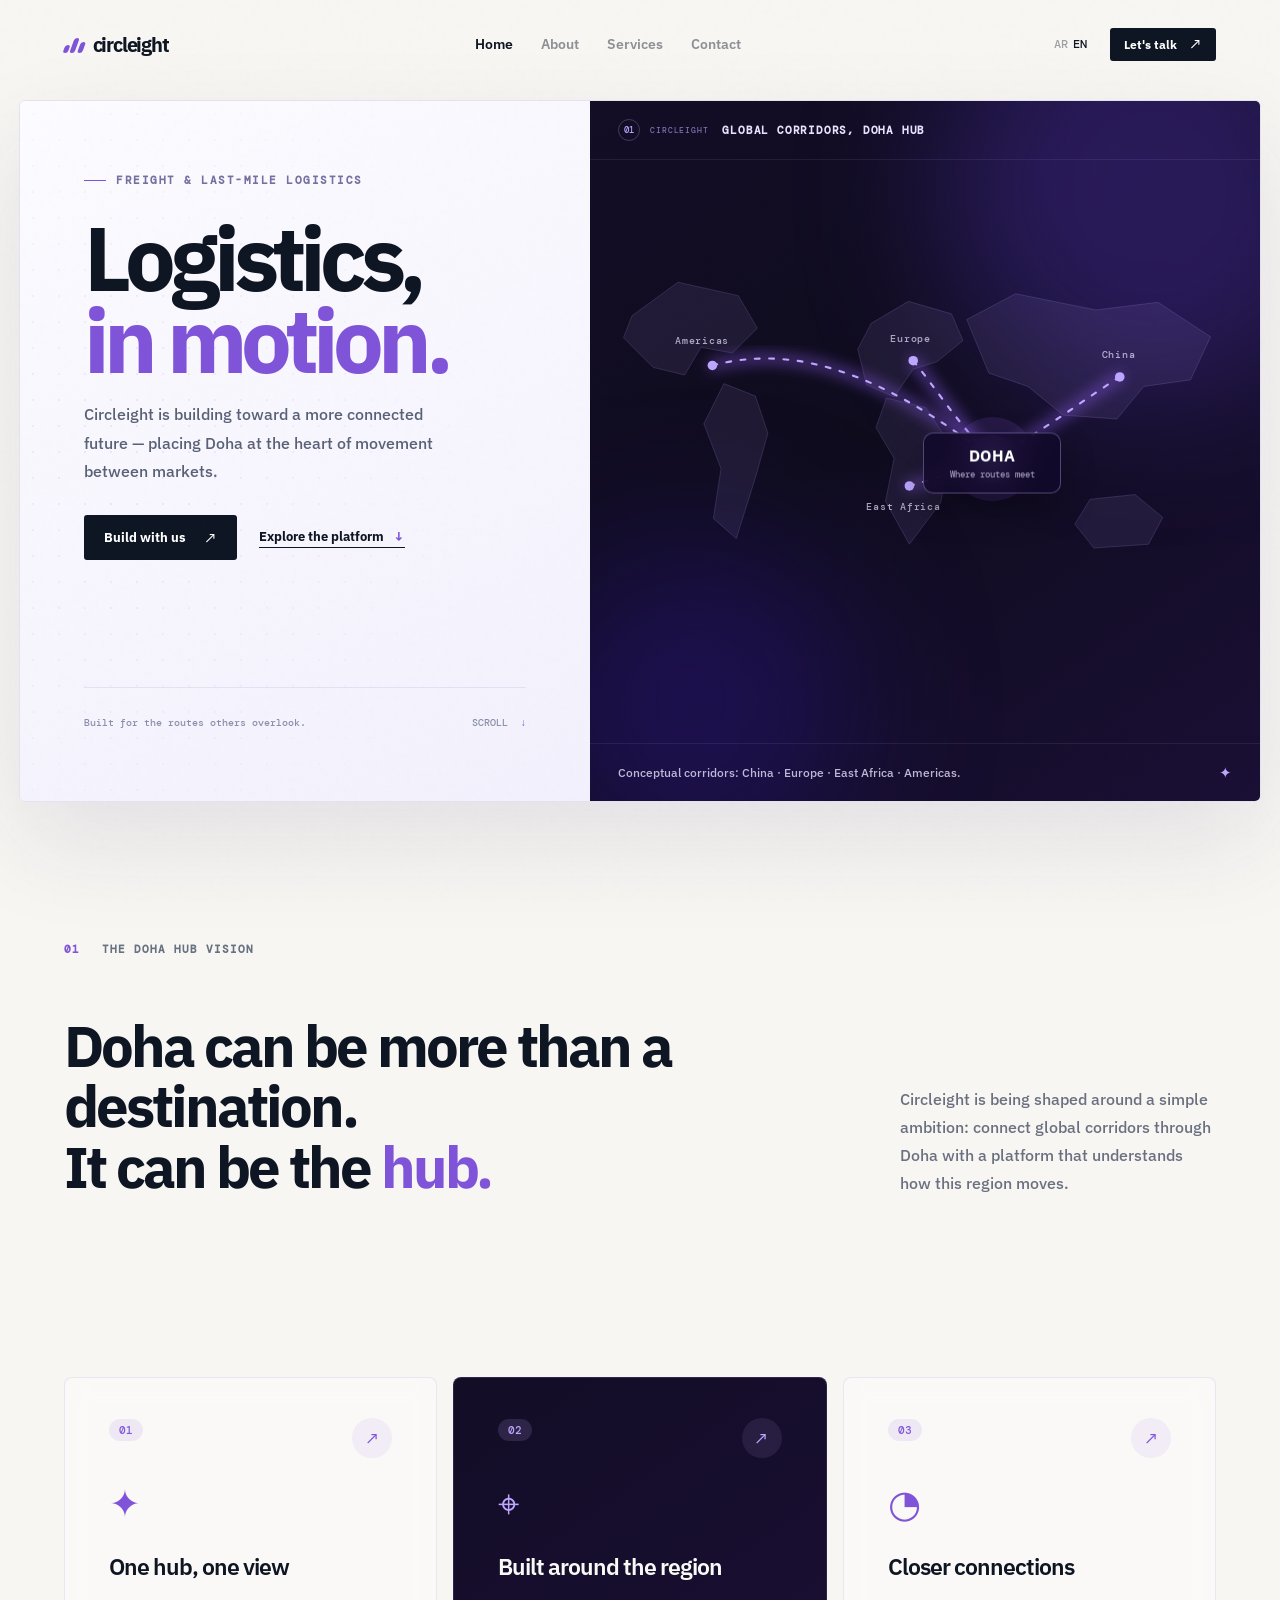
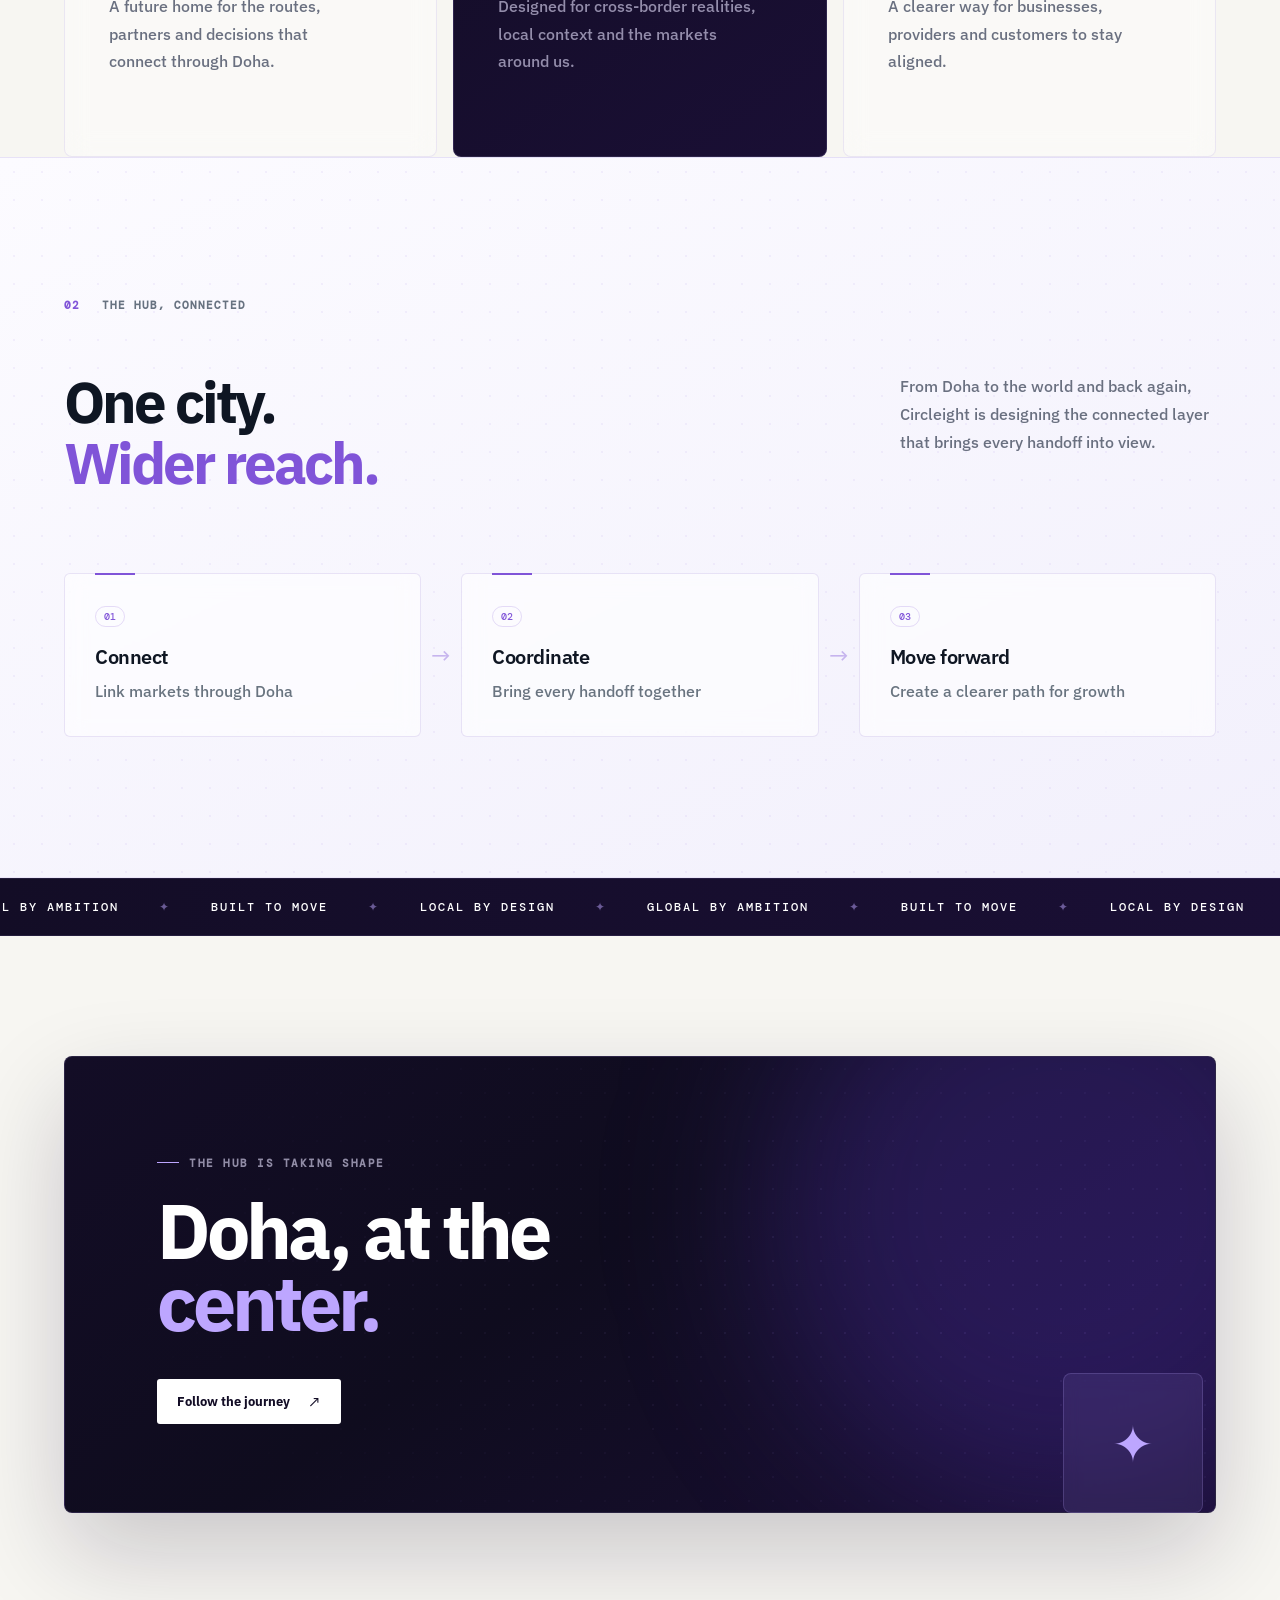
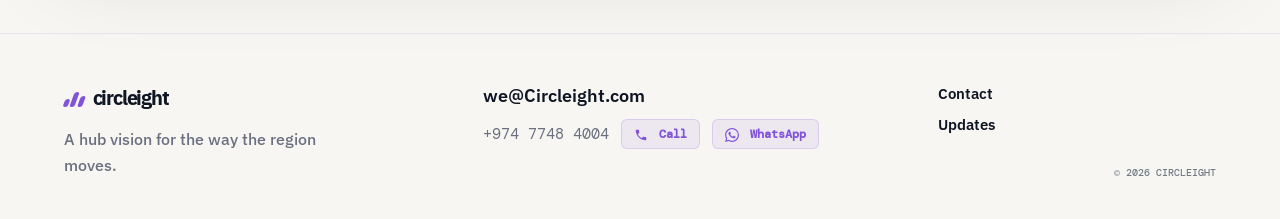
==== index.html @ b2496c47 "first commit" ====
<!doctype html>
<html lang="en" dir="ltr">
  <head>
    <meta charset="UTF-8" />
    <meta name="viewport" content="width=device-width, initial-scale=1.0" />
    <meta name="description" content="Circleight - Freight and last-mile logistics, built for markets that move differently." />
    <title>Circleight | Logistics, in motion</title>
    <link rel="preconnect" href="https://fonts.googleapis.com" />
    <link rel="preconnect" href="https://fonts.gstatic.com" crossorigin />
    <link href="https://fonts.googleapis.com/css2?family=DM+Mono:wght@400;500&family=IBM+Plex+Sans:wght@400;500;600;700&family=IBM+Plex+Sans+Arabic:wght@400;500;600;700&display=swap" rel="stylesheet" />
    <link rel="stylesheet" href="styles.css" />
  </head>
  <body>
    <div class="noise"></div>
    <header class="site-header">
      <a class="brand" href="index.html" aria-label="Circleight home"><span class="brand-mark"><i></i><i></i><i></i></span><span>circleight</span></a>
      <nav class="nav-links" id="main-nav" aria-label="Main navigation">
        <a class="active" href="index.html" data-i18n="navHome">Home</a><a href="about.html" data-i18n="navAbout">About</a><a href="services.html" data-i18n="navServices">Services</a><a href="contact.html" data-i18n="navContact">Contact</a>
      </nav>
      <div class="header-actions"><button class="language-switch" type="button" aria-label="Change language"><span>AR</span><span>EN</span></button><a class="button button-small" href="contact.html" data-i18n="headerCta">Let's talk <b>↗</b></a></div>
      <button class="menu-toggle" id="menu-toggle" type="button" aria-label="Open menu" aria-expanded="false" aria-controls="main-nav">☰</button>
    </header>

    <main>
      <section class="hero">
        <!-- LEFT: content -->
        <div class="hero-content">
          <div class="eyebrow"><span></span><span data-i18n="heroEyebrow">Freight &amp; last-mile logistics</span></div>
          <h1 data-i18n-html="heroTitle">Logistics,<br /><em>in motion.</em></h1>
          <p class="hero-copy" data-i18n="heroCopy">Circleight is building toward a more connected future — placing Doha at the heart of movement between markets.</p>
          <div class="hero-actions">
            <a class="button" href="contact.html" data-i18n="heroCta">Build with us <b>↗</b></a>
            <a class="text-link" href="services.html" data-i18n="heroSecondary">Explore the platform <span>↓</span></a>
          </div>
          <div class="hero-foot-line"><span data-i18n="heroFoot">Built for the routes others overlook.</span><span class="scroll-cue">SCROLL <i>↓</i></span></div>
        </div>

        <!-- RIGHT: abstract platform visual (no live operational claims) -->
        <div class="hero-panel" aria-hidden="true">
          <!-- Glow blobs -->
          <div class="panel-glow glow-a"></div>
          <div class="panel-glow glow-b"></div>

          <!-- Concept bar -->
          <div class="panel-topbar">
            <span class="panel-index">01</span>
            <small>CIRCLEIGHT</small>
            <strong data-i18n="panelConcept">A connected way forward</strong>
          </div>

          <!-- Conceptual world corridors converging on Doha -->
          <div class="panel-route">
            <svg viewBox="0 0 700 480" fill="none" xmlns="http://www.w3.org/2000/svg" preserveAspectRatio="xMidYMid meet">
              <defs><filter id="corridor-glow"><feGaussianBlur stdDeviation="7"/></filter></defs>
              <!-- Simplified continents, used only as a geographic backdrop -->
              <g class="world-land">
                <path d="M44 98l48-35 63 14 20 34-26 26-33-6-17 29-33-8-31-31z"/>
                <path d="M140 169l33 13 13 39-12 43-21 67-24-21 8-52-18-47z"/>
                <path d="M294 106l39-23 45 13 12 28-27 22-25 8-20 29-29-13-9-37z"/>
                <path d="M310 184l41 10 26 39-10 60-33 44-25-45 9-45-19-32z"/>
                <path d="M394 102l51-27 84 17 65-8 55 36-21 45-49 7-28 34-56-4-37-30-41-14z"/>
                <path d="M523 290l47-5 29 24-15 28-57 4-20-25z"/>
              </g>
              <!-- Conceptual corridors: China, Europe, East Africa and the Americas → Doha -->
              <g class="corridors" filter="url(#corridor-glow)">
                <path class="corridor glow" d="M554 162C516 186 482 213 421 248"/>
                <path class="corridor glow" d="M338 145C364 177 385 211 421 248"/>
                <path class="corridor glow" d="M334 276C360 269 388 258 421 248"/>
                <path class="corridor glow" d="M128 150C218 126 311 162 421 248"/>
              </g>
              <g class="corridors">
                <path class="corridor" d="M554 162C516 186 482 213 421 248"/>
                <path class="corridor corridor-delay-1" d="M338 145C364 177 385 211 421 248"/>
                <path class="corridor corridor-delay-2" d="M334 276C360 269 388 258 421 248"/>
                <path class="corridor corridor-delay-3" d="M128 150C218 126 311 162 421 248"/>
              </g>
              <!-- Region markers -->
              <g class="world-point"><circle cx="554" cy="162" r="5"/><circle cx="338" cy="145" r="5"/><circle cx="334" cy="276" r="5"/><circle cx="128" cy="150" r="5"/></g>
              <!-- Doha hub -->
              <circle cx="421" cy="248" r="44" fill="rgba(128,84,216,.16)"/><circle cx="421" cy="248" r="25" fill="#8054d8"/><circle cx="421" cy="248" r="9" fill="#fff"/>
              <g class="world-labels"><text x="535" y="142" data-i18n="mapChina">China</text><text x="314" y="126" data-i18n="mapEurope">Europe</text><text x="289" y="301" data-i18n="mapAfrica">East Africa</text><text x="89" y="128" data-i18n="mapAmericas">Americas</text></g>
            </svg>
            <div class="doha-hub"><strong>DOHA</strong><small data-i18n="hubCore">Where routes meet</small></div>
          </div>
          <div class="panel-caption"><span data-i18n="panelCaption">One layer for every handoff.</span><i>✦</i></div>
        </div>
      </section>

      <section class="intro section-shell section-space">
        <div class="section-label"><span>01</span><span data-i18n="introLabel">Why Circleight</span></div>
        <div class="statement"><h2 data-i18n-html="introTitle">Doha can be more than a destination.<br />It can be the <em>hub.</em></h2><p data-i18n="introCopy">Circleight is being shaped around a simple ambition: connect global corridors through Doha with a platform that understands how this region moves.</p></div>
      </section>

      <section class="capabilities section-shell">
        <div class="capability"><span class="cap-number">01</span><div class="cap-icon">✦</div><h3 data-i18n="cap1Title">One clear view</h3><p data-i18n="cap1Copy">Freight and parcel operations, together in a unified flow.</p><a href="services.html" aria-label="Learn about unified operations">↗</a></div>
        <div class="capability capability-dark"><span class="cap-number">02</span><div class="cap-icon">⌖</div><h3 data-i18n="cap2Title">Made for the real world</h3><p data-i18n="cap2Copy">Landmarks, freeform addresses and human correction when precision matters.</p><a href="services.html" aria-label="Learn about address resolution">↗</a></div>
        <div class="capability"><span class="cap-number">03</span><div class="cap-icon">◔</div><h3 data-i18n="cap3Title">Always in the loop</h3><p data-i18n="cap3Copy">Clear, human updates through the channels customers already use.</p><a href="services.html" aria-label="Learn about notifications">↗</a></div>
      </section>

      <section class="platform section-shell section-space">
        <div class="section-label"><span>02</span><span data-i18n="platformLabel">The platform</span></div>
        <div class="platform-heading"><h2 data-i18n-html="platformTitle">Every handoff.<br /><em>Connected.</em></h2><p data-i18n="platformCopy">From a merchant's first booking to the moment a delivery arrives, Circleight brings every moving part into one connected experience.</p></div>
        <div class="flow">
          <div class="flow-item"><span>01</span><strong data-i18n="flow1">Book</strong><small data-i18n="flow1Sub">A shipment in minutes</small></div><div class="flow-line"></div>
          <div class="flow-item"><span>02</span><strong data-i18n="flow2">Coordinate</strong><small data-i18n="flow2Sub">Carriers, documents, actions</small></div><div class="flow-line"></div>
          <div class="flow-item"><span>03</span><strong data-i18n="flow3">Deliver</strong><small data-i18n="flow3Sub">Updates customers understand</small></div>
        </div>
      </section>

      <section class="ticker" aria-label="Circleight benefits"><div><span>LOCAL BY DESIGN</span><i>✦</i><span>GLOBAL BY AMBITION</span><i>✦</i><span>BUILT TO MOVE</span><i>✦</i><span>LOCAL BY DESIGN</span><i>✦</i><span>GLOBAL BY AMBITION</span><i>✦</i><span>BUILT TO MOVE</span><i>✦</i><span>LOCAL BY DESIGN</span><i>✦</i><span>GLOBAL BY AMBITION</span><i>✦</i></div></section>

      <section class="cta-panel section-shell"><div class="cta-inner"><p class="eyebrow"><span></span><span data-i18n="ctaEyebrow">A new standard is loading</span></p><h2 data-i18n-html="ctaTitle">Movement is<br /><em>changing.</em></h2><a class="button button-light" href="coming-soon.html" data-i18n="ctaButton">Follow the journey <b>↗</b></a></div><div class="cta-corner">✦</div></section>
    </main>

    <footer class="site-footer section-shell">
      <div class="footer-brand">
        <a class="brand" href="index.html"><span class="brand-mark"><i></i><i></i><i></i></span><span>circleight</span></a>
        <p data-i18n="footerCopy">Logistics for the way your market moves.</p>
      </div>
      <div class="footer-contact">
        <a href="mailto:we@Circleight.com">we@Circleight.com</a>
        <span class="footer-phone">
          +974 7748 4004 
          <a href="tel:+97477484004" title="Call us"><svg viewBox="0 0 24 24" width="14" height="14" fill="currentColor" style="vertical-align: text-bottom; margin-right: 4px;"><path d="M6.62 10.79c1.44 2.83 3.76 5.14 6.59 6.59l2.2-2.2c.27-.27.67-.36 1.02-.24 1.12.37 2.33.57 3.57.57.55 0 1 .45 1 1V20c0 .55-.45 1-1 1-9.39 0-17-7.61-17-17 0-.55.45-1 1-1h3.5c.55 0 1 .45 1 1 0 1.25.2 2.45.57 3.57.11.35.03.74-.25 1.02l-2.2 2.2z"/></svg> Call</a>
          <a href="https://wa.me/97477484004" target="_blank" title="WhatsApp us"><svg viewBox="0 0 24 24" width="14" height="14" fill="currentColor" style="vertical-align: text-bottom; margin-right: 4px;"><path d="M17.472 14.382c-.297-.149-1.758-.867-2.03-.967-.273-.099-.471-.148-.67.15-.197.297-.767.966-.94 1.164-.173.199-.347.223-.644.075-.297-.15-1.255-.463-2.39-1.475-.888-.788-1.489-1.761-1.663-2.059-.173-.297-.018-.458.13-.606.134-.133.298-.347.446-.52.149-.174.198-.298.298-.497.099-.198.05-.371-.025-.52-.075-.149-.669-1.612-.916-2.207-.242-.579-.487-.5-.669-.51-.173-.008-.371-.01-.57-.01-.198 0-.52.074-.792.372-.272.297-1.04 1.016-1.04 2.479 0 1.462 1.065 2.875 1.213 3.074.149.198 2.096 3.2 5.077 4.487.709.306 1.262.489 1.694.625.712.227 1.36.195 1.871.118.571-.085 1.758-.719 2.006-1.413.248-.694.248-1.289.173-1.413-.074-.124-.272-.198-.57-.347m-5.421 7.403h-.004a9.87 9.87 0 01-5.031-1.378l-.361-.214-3.741.982.998-3.648-.235-.374a9.86 9.86 0 01-1.51-5.26c.001-5.45 4.436-9.884 9.888-9.884 2.64 0 5.122 1.03 6.988 2.898a9.825 9.825 0 012.893 6.994c-.003 5.45-4.437 9.884-9.885 9.884m8.413-18.297A11.815 11.815 0 0012.05 0C5.495 0 .16 5.335.157 11.892c0 2.096.547 4.142 1.588 5.945L.057 24l6.305-1.654a11.882 11.882 0 005.683 1.448h.005c6.554 0 11.89-5.335 11.893-11.893a11.821 11.821 0 00-3.48-8.413Z"/></svg> WhatsApp</a>
        </span>
      </div>
      <div class="footer-links">
        <a href="contact.html" data-i18n="navContact">Contact</a>
        <a href="coming-soon.html" data-i18n="footerUpdates">Updates</a>
      </div>
      <small>© 2026 CIRCLEIGHT</small>
    </footer>
    <script src="script.js"></script>
  </body>
</html>
---- styles.css ----
/* ============================================================
   CIRCLEIGHT — Design System
   Light Editorial / Premium Startup Direction
   ============================================================ */

/* ---------- Tokens ---------- */
:root {
  --ink:        #0f1623;
  --paper:      #f7f6f2;
  --line:       #e0ddf0;
  --blue:       #265cff;
  --purple:     #8054d8;
  --purple-lt:  #bda6ff;
  --muted:      #6a7080;
  --bg-hero:    #fbfaff;
  --font-sans:  'IBM Plex Sans', 'IBM Plex Sans Arabic', sans-serif;
  --font-mono:  'DM Mono', monospace;
}

/* ---------- Reset ---------- */
*, *::before, *::after { box-sizing: border-box; }
html  { background: var(--paper); scroll-behavior: smooth; }
body  { margin: 0; background: var(--paper); color: var(--ink);
        font-family: var(--font-sans); -webkit-font-smoothing: antialiased; }
a     { text-decoration: none; color: inherit; }
img   { display: block; max-width: 100%; }

/* ---------- Noise overlay ---------- */
.noise {
  position: fixed; inset: 0; pointer-events: none; z-index: 999;
  opacity: .18;
  background-image: url("data:image/svg+xml,%3Csvg viewBox='0 0 200 200' xmlns='http://www.w3.org/2000/svg'%3E%3Cfilter id='n'%3E%3CfeTurbulence type='fractalNoise' baseFrequency='.75' numOctaves='4' stitchTiles='stitch'/%3E%3C/filter%3E%3Crect width='100%25' height='100%25' filter='url(%23n)' opacity='.05'/%3E%3C/svg%3E");
}

/* ============================================================
   LAYOUT SHELLS
   ============================================================ */
.section-shell {
  max-width: 1300px;
  margin: 0 auto;
  padding-inline: clamp(20px, 5vw, 80px);
}
.section-space { padding-block: clamp(80px, 12vw, 140px); }

/* ============================================================
   TYPOGRAPHY UTILITIES
   ============================================================ */
.eyebrow {
  font: 500 10px var(--font-mono);
  text-transform: uppercase;
  letter-spacing: 1.5px;
  display: flex; gap: 10px; align-items: center;
  color: #6a718a;
}
.eyebrow > span:first-child {
  width: 22px; height: 1px;
  background: var(--purple); display: block;
}

.section-label {
  display: flex; gap: 22px;
  font: 500 10px var(--font-mono);
  letter-spacing: 1px; text-transform: uppercase;
  color: #677280;
}
.section-label span:first-child { color: var(--purple); }

/* ============================================================
   BUTTONS
   ============================================================ */
.button {
  display: inline-flex; align-items: center; gap: 18px;
  padding: 14px 20px;
  background: var(--ink); color: #fff;
  border: none; cursor: pointer;
  font: 700 12px var(--font-sans);
  transition: background .22s, transform .18s;
  border-radius: 3px;
}
.button:hover { background: var(--purple); transform: translateY(-1px); }
.button b     { font-size: 16px; line-height: 10px; font-weight: 400; }
.button-small { padding: 9px 14px; font-size: 11px; gap: 12px; }
.button-light { background: var(--purple-lt); color: var(--ink); }
.button-light:hover { background: #d4c4ff; }

.text-link {
  font-weight: 700; font-size: 13px;
  border-bottom: 1.5px solid currentColor;
  padding-bottom: 2px;
  transition: opacity .2s;
}
.text-link span { color: var(--purple); margin-left: 6px; }
.text-link:hover { opacity: .7; }

/* ============================================================
   HEADER
   ============================================================ */
.site-header {
  height: 88px;
  max-width: 1440px; margin: 0 auto;
  padding-inline: clamp(20px, 5vw, 80px);
  display: flex; align-items: center; justify-content: space-between;
  position: relative; z-index: 20;
}

.brand {
  display: flex; align-items: center; gap: 9px;
  font-size: 20px; letter-spacing: -1.2px; font-weight: 800;
}
.brand-mark {
  display: flex; gap: 3px; align-items: flex-end; height: 18px;
}
.brand-mark i {
  display: block; width: 4.5px; border-radius: 5px;
  background: var(--purple); transform: skew(-20deg);
}
.brand-mark i:nth-child(1) { height: 8px; }
.brand-mark i:nth-child(2) { height: 15px; }
.brand-mark i:nth-child(3) { height: 11px; }

.nav-links {
  display: flex; gap: 28px;
  font-size: 13px; font-weight: 600;
}
.nav-links a { opacity: .45; transition: opacity .2s; }
.nav-links a:hover, .nav-links .active { opacity: 1; }

.header-actions { display: flex; align-items: center; gap: 16px; }

.language-switch {
  border: 0; background: none;
  font: 500 11px var(--font-mono);
  display: flex; gap: 5px;
  color: var(--ink); cursor: pointer; padding: 7px;
}
.language-switch span { opacity: .38; transition: opacity .18s; }
.language-switch span.selected { opacity: 1; }

.menu-toggle {
  display: none; border: 0; background: none; font-size: 20px; cursor: pointer;
}

/* ============================================================
   HERO  —  Split-screen premium
   ============================================================ */
.hero {
  width: min(1420px, 97vw);
  margin: 12px auto 0;
  min-height: clamp(620px, 78vh, 760px);
  display: flex;
  align-items: stretch;
  overflow: hidden;
  border-radius: 6px;
  border: 1px solid rgba(170,152,220,.22);
  box-shadow: 0 40px 100px rgba(57,40,110,.1);
}

/* ── Left content panel ─────────────────────────────────── */
.hero-content {
  flex: 1 1 46%;
  background: linear-gradient(155deg, #fcfbff 0%, #f2f0fc 100%);
  padding: clamp(40px, 8vh, 88px) clamp(28px, 5vw, 72px);
  display: flex;
  flex-direction: column;
  justify-content: center;
  position: relative;
  z-index: 2;
}

/* Subtle dot texture left panel */
.hero-content::before {
  content: '';
  position: absolute; inset: 0; pointer-events: none;
  background-image: radial-gradient(circle, rgba(128,84,216,.11) 1px, transparent 1px);
  background-size: 26px 26px;
  mask-image: radial-gradient(ellipse 70% 70% at 20% 50%, black, transparent);
}

.hero-content > * { position: relative; z-index: 1; }

.hero-content .eyebrow { color: #7470a0; margin-bottom: 6px; }
.hero-content .eyebrow > span:first-child { background: var(--purple); }

.hero h1 {
  margin: 18px 0 18px;
  font-size: clamp(50px, 6.5vw, 100px);
  font-weight: 700; letter-spacing: -5px; line-height: .9;
  color: var(--ink);
}
.hero h1 em { font-style: normal; color: var(--purple); }

.hero-copy {
  max-width: 380px; margin: 0;
  color: #596176; font-size: 15px; line-height: 1.78;
}

.hero-actions {
  display: flex; align-items: center; gap: 22px;
  margin-top: 30px;
}
.hero .button { background: var(--ink); color: #fff; }
.hero .button:hover { background: var(--purple); }
.hero .text-link { color: var(--ink); }
.hero .text-link span { color: var(--purple); }

/* Stat chips row */
.hero-stats {
  display: flex; gap: 10px;
  margin-top: 36px;
  flex-wrap: wrap;
}
.stat-chip {
  background: rgba(255,255,255,.7);
  border: 1px solid rgba(140,112,210,.22);
  border-radius: 40px;
  padding: 8px 16px;
  display: flex; align-items: center; gap: 8px;
  backdrop-filter: blur(8px);
  -webkit-backdrop-filter: blur(8px);
  animation: chipIn .5s ease backwards;
}
.stat-chip:nth-child(1) { animation-delay: .5s; }
.stat-chip:nth-child(2) { animation-delay: .7s; }
.stat-chip:nth-child(3) { animation-delay: .9s; }
@keyframes chipIn {
  from { opacity: 0; transform: translateY(10px); }
  to   { opacity: 1; transform: translateY(0); }
}
.stat-chip strong { font-size: 14px; font-weight: 700; color: var(--purple); }
.stat-chip span   { font: 500 10px var(--font-mono); color: #7a7a9a; text-transform: uppercase; letter-spacing: .5px; }

/* Footer line */
.hero-foot-line {
  margin-top: auto;
  padding-top: 28px;
  font: 500 10px var(--font-mono);
  color: #8a8faa;
  display: flex; justify-content: space-between;
  border-top: 1px solid rgba(100,90,160,.12);
}
.scroll-cue i { padding-left: 6px; color: var(--purple); font-style: normal; }

/* ── Right dark visual panel ────────────────────────────── */
.hero-panel {
  flex: 0 0 min(54%, 720px);
  background: linear-gradient(145deg, #130d26 0%, #0f0c1e 45%, #1a0f35 100%);
  position: relative;
  overflow: hidden;
  display: flex;
  flex-direction: column;
}

/* Ambient glow blobs */
.panel-glow {
  position: absolute; border-radius: 50%;
  filter: blur(70px); pointer-events: none;
}
.glow-a {
  width: 420px; height: 420px;
  background: rgba(100,60,220,.3);
  top: -120px; right: -100px;
}
.glow-b {
  width: 320px; height: 320px;
  background: rgba(40,20,120,.5);
  bottom: -60px; left: -60px;
}

/* Top status bar */
.panel-topbar {
  display: flex; align-items: center; gap: 10px;
  padding: 18px 28px;
  border-bottom: 1px solid rgba(189,166,255,.1);
  position: relative; z-index: 3;
  font: 500 10px var(--font-mono);
  color: rgba(189,166,255,.65);
  letter-spacing: .8px;
  text-transform: uppercase;
}
.panel-topbar strong { color: #e8e2ff; font-size: 11px; margin-left: 4px; }
.panel-index {
  display: inline-flex; align-items: center; justify-content: center;
  width: 22px; height: 22px; border-radius: 50%;
  border: 1px solid rgba(189,166,255,.28); color: #bda6ff;
  font: 500 9px var(--font-mono);
}
.panel-badge {
  margin-left: auto;
  background: rgba(128,84,216,.25);
  border: 1px solid rgba(128,84,216,.4);
  border-radius: 20px;
  padding: 3px 10px;
  font-size: 9px; color: #bda6ff; letter-spacing: 1px;
}

/* Route canvas */
.panel-route {
  flex: 1;
  position: relative;
  overflow: hidden;
}
.panel-route svg {
  position: absolute; inset: 0;
  width: 100%; height: 100%;
  z-index: 2;
}
.world-land path {
  fill: rgba(189,166,255,.09);
  stroke: rgba(189,166,255,.18);
  stroke-width: 1;
}
.corridor {
  fill: none;
  stroke: #bda6ff;
  stroke-width: 2.25;
  stroke-linecap: round;
  stroke-dasharray: 5 10;
  animation: corridorFlow 7s linear infinite;
}
.corridor.glow {
  stroke: rgba(128,84,216,.62);
  stroke-width: 9;
  stroke-dasharray: none;
  animation: none;
}
.corridor-delay-1 { animation-delay: -1.7s; }
.corridor-delay-2 { animation-delay: -3.4s; }
.corridor-delay-3 { animation-delay: -5.1s; }
@keyframes corridorFlow { to { stroke-dashoffset: -150; } }
.world-point circle { fill: #bda6ff; }
.world-labels text {
  fill: rgba(232,226,255,.72);
  font: 500 10px var(--font-mono);
  letter-spacing: .8px;
}
.doha-hub {
  position: absolute; z-index: 4;
  left: 60%; top: 52%; transform: translate(-50%, -50%);
  min-width: 138px; padding: 12px 16px;
  text-align: center;
  background: rgba(18,10,41,.88);
  border: 1px solid rgba(189,166,255,.38);
  border-radius: 10px;
  box-shadow: 0 16px 34px rgba(0,0,0,.28);
  backdrop-filter: blur(12px);
}
.doha-hub strong { display: block; color: #fff; font: 700 16px var(--font-sans); letter-spacing: .4px; }
.doha-hub small { display: block; margin-top: 3px; color: rgba(232,226,255,.64); font: 500 9px var(--font-mono); }
@media (prefers-reduced-motion: reduce) {
  .corridor { animation: none; }
}

/* Animated main path */
.route-path-main {
  stroke-dasharray: 1100;
  stroke-dashoffset: 1100;
  animation: drawRoute 2.6s cubic-bezier(.4,0,.2,1) .3s forwards;
}
.route-path-dash {
  opacity: 0;
  animation: fadeIn .5s ease 2.8s forwards;
}
@keyframes drawRoute { to { stroke-dashoffset: 0; } }
@keyframes fadeIn    { to { opacity: 1; } }

/* Moving dot along path */
.route-dot-animated {
  offset-path: path("M60 360C180 385 190 110 330 155C440 192 400 375 540 315C600 290 630 200 670 110");
  offset-distance: 0%;
  animation: moveDot 2.6s cubic-bezier(.4,0,.2,1) .3s forwards;
  fill: #fff;
  filter: drop-shadow(0 0 6px rgba(200,180,255,.8));
}
@keyframes moveDot { to { offset-distance: 100%; } }

/* Node pulsing rings */
.node-ring {
  animation: nodeRing 2.4s ease-in-out infinite;
}
@keyframes nodeRing {
  0%, 100% { opacity: .15; r: 14px; }
  50%       { opacity: .35; r: 18px; }
}

/* City label cards on the dark panel */
.panel-city {
  position: absolute; z-index: 4;
  background: rgba(20,12,42,.85);
  border: 1px solid rgba(189,166,255,.25);
  border-radius: 10px;
  padding: 10px 14px;
  backdrop-filter: blur(12px);
  -webkit-backdrop-filter: blur(12px);
  animation: slideUp .5s ease backwards;
}
.panel-city span, .panel-city small {
  display: block;
  font: 500 9px var(--font-mono);
  color: rgba(189,166,255,.55);
  letter-spacing: .6px;
}
.panel-city strong { display: block; font-size: 16px; color: #e8e2ff; margin: 4px 0; letter-spacing: -.5px; }
.city-origin { left: 5%; bottom: 22%; animation-delay: 2.9s; }
.city-dest   { right: 5%; top: 14%;   animation-delay: 3.1s; }

@keyframes slideUp {
  from { opacity: 0; transform: translateY(10px); }
  to   { opacity: 1; transform: translateY(0); }
}

/* Floating data cards */
.float-card {
  position: absolute; z-index: 5;
  background: rgba(255,255,255,.08);
  border: 1px solid rgba(189,166,255,.2);
  border-radius: 10px;
  padding: 12px 16px;
  backdrop-filter: blur(16px);
  -webkit-backdrop-filter: blur(16px);
  animation: floatIn .6s ease backwards;
}
.float-card small {
  display: block;
  font: 500 9px var(--font-mono);
  color: rgba(189,166,255,.55);
  letter-spacing: .7px; text-transform: uppercase;
  margin-bottom: 5px;
}
.float-card strong { font-size: 13px; color: #e8e2ff; }
.float-card strong span { color: #bda6ff; padding: 0 4px; }

.fcard-eta   { top: 28%; right: 8%;  animation-delay: 3.3s; animation-name: floatIn, floatBob; animation-duration: .6s, 4s; animation-timing-function: ease, ease-in-out; animation-fill-mode: backwards, none; animation-iteration-count: 1, infinite; animation-delay: 3.3s, 4s; }
.fcard-route { bottom: 30%; left: 28%; animation-delay: 3.5s; animation-name: floatIn, floatBob; animation-duration: .6s, 4s; animation-timing-function: ease, ease-in-out; animation-fill-mode: backwards, none; animation-iteration-count: 1, infinite; animation-delay: 3.5s, 4.5s; }

@keyframes floatIn {
  from { opacity: 0; transform: translateY(12px) scale(.95); }
  to   { opacity: 1; transform: translateY(0) scale(1); }
}
@keyframes floatBob {
  0%, 100% { transform: translateY(0); }
  50%       { transform: translateY(-8px); }
}

/* Bottom status bar */
.panel-bottombar {
  display: grid; grid-template-columns: repeat(3, 1fr);
  border-top: 1px solid rgba(189,166,255,.1);
  position: relative; z-index: 3;
}
.panel-bottombar > div {
  padding: 14px 22px;
  border-right: 1px solid rgba(189,166,255,.08);
}
.panel-bottombar > div:last-child { border-right: 0; }
.panel-bottombar small {
  display: block;
  font: 500 8px var(--font-mono);
  color: rgba(189,166,255,.45);
  letter-spacing: .8px; text-transform: uppercase;
  margin-bottom: 5px;
}
.panel-bottombar strong { font-size: 12px; color: #d8d0f8; }

/* A visual concept, not a live shipment panel. */
.panel-caption {
  position: relative; z-index: 3;
  min-height: 58px; padding: 17px 28px;
  border-top: 1px solid rgba(189,166,255,.1);
  display: flex; align-items: center; justify-content: space-between;
  color: rgba(232,226,255,.8);
  font-size: 12px; font-weight: 500;
}
.panel-caption i { color: #bda6ff; font-style: normal; font-size: 15px; }

/* No automatic motion in the launch website. */
.route-path-main { stroke-dasharray: none; stroke-dashoffset: 0; animation: none; }
.route-path-dash { opacity: 1; animation: none; }
.node-ring { animation: none; }



/* ============================================================
   LOGISTICS VISUAL  (tracking widget)
   ============================================================ */
.logistics-visual {
  width: 100%;
  background: rgba(255,255,255,.82);
  border: 1px solid rgba(140,112,210,.28);
  border-radius: 20px;
  box-shadow: 0 28px 60px rgba(57,40,110,.14), 0 2px 8px rgba(57,40,110,.06);
  backdrop-filter: blur(12px);
  -webkit-backdrop-filter: blur(12px);
  overflow: hidden;
  position: relative;
  align-self: center;
}

.visual-heading {
  height: 66px;
  border-bottom: 1px solid rgba(177,155,220,.22);
  display: flex; align-items: center; gap: 10px;
  padding: 0 22px;
}
.visual-heading small {
  font: 500 9px var(--font-mono);
  letter-spacing: .7px; color: #7a718d;
}
.visual-heading strong { font-size: 12px; color: var(--ink); margin-left: auto; }

/* Pulse dot */
.pulse {
  display: inline-block;
  width: 8px; height: 8px;
  background: var(--purple);
  border-radius: 50%;
  box-shadow: 0 0 0 4px rgba(128,84,216,.15);
  animation: pulseRing 2s ease-in-out infinite;
}
@keyframes pulseRing {
  0%, 100% { box-shadow: 0 0 0 4px rgba(128,84,216,.15); }
  50%       { box-shadow: 0 0 0 8px rgba(128,84,216,.04); }
}

/* Route map area */
.route-map {
  height: 340px;
  position: relative;
  overflow: hidden;
  background:
    radial-gradient(ellipse 60% 50% at 52% 48%, rgba(189,166,255,.28), transparent),
    linear-gradient(145deg, #fafaff, #f2f0fb);
}

/* Subtle concentric-ring decoration */
.route-map::before {
  content: '';
  position: absolute;
  width: 280px; height: 280px;
  border: 1px solid rgba(128,84,216,.15);
  border-radius: 50%;
  left: 50%; top: 50%;
  transform: translate(-50%, -50%);
  box-shadow: 0 0 0 40px rgba(128,84,216,.04), 0 0 0 80px rgba(128,84,216,.02);
}

.route-map svg {
  position: absolute; inset: 0;
  width: 100%; height: 100%; z-index: 2;
}

/* Animated route path */
.route-path-main {
  stroke-dasharray: 900;
  stroke-dashoffset: 900;
  animation: drawRoute 2.4s cubic-bezier(.4,0,.2,1) .4s forwards;
}
.route-path-dash {
  stroke-dasharray: 7 11;
  opacity: 0;
  animation: fadeIn .6s ease 2.7s forwards;
}
@keyframes drawRoute {
  to { stroke-dashoffset: 0; }
}
@keyframes fadeIn { to { opacity: 1; } }

/* Moving dot along route */
.route-dot-animated {
  offset-path: path("M52 311C155 330 163 119 277 154C370 183 335 331 459 282C508 263 526 189 574 121");
  offset-distance: 0%;
  animation: moveDot 3s cubic-bezier(.4,0,.2,1) .4s forwards;
  fill: var(--purple);
}
@keyframes moveDot { to { offset-distance: 100%; } }

.map-grid { position: absolute; background: rgba(128,84,216,.07); }
.grid-a { width: 1px; height: 100%; left: 22%; }
.grid-b { width: 1px; height: 100%; left: 66%; }
.grid-c { width: 100%; height: 1px; top: 58%; }

.map-city {
  position: absolute; z-index: 3;
  background: rgba(255,255,255,.94);
  border: 1px solid #ddd8ed;
  border-radius: 10px;
  padding: 10px 14px; min-width: 96px;
  box-shadow: 0 10px 28px rgba(66,47,119,.1);
  animation: slideUp .5s ease backwards;
}
.map-city span, .map-city small {
  display: block;
  font: 500 9px var(--font-mono);
  letter-spacing: .6px; color: #79728d;
}
.map-city strong {
  display: block; font-size: 15px;
  letter-spacing: -.5px; color: var(--ink);
  margin: 3px 0;
}
.city-start { left: 5%; bottom: 11%; animation-delay: 2.8s; }
.city-end   { right: 5%; top: 11%;   animation-delay: 3s; }

@keyframes slideUp {
  from { opacity: 0; transform: translateY(8px); }
  to   { opacity: 1; transform: translateY(0); }
}

/* Route summary bar */
.route-summary {
  display: grid; grid-template-columns: 1fr 1fr;
  border-top: 1px solid rgba(177,155,220,.22);
  background: rgba(255,255,255,.9);
}
.route-summary > div        { padding: 16px 22px; }
.route-summary > div + div  { border-left: 1px solid rgba(177,155,220,.22); }
.route-summary small        { display: block; margin-bottom: 5px;
                               font: 500 9px var(--font-mono); color: #79728d; letter-spacing: .6px; }
.route-summary strong       { font-size: 12px; color: var(--ink); }
.route-summary strong span  { color: var(--purple); padding: 0 4px; }

/* ============================================================
   INTRO SECTION
   ============================================================ */
.intro { position: relative; }
.statement {
  display: grid;
  grid-template-columns: 1.4fr .6fr;
  gap: clamp(30px, 8vw, 100px);
  align-items: end;
  padding-top: 60px;
}
.statement h2, .platform h2 {
  margin: 0;
  font-size: clamp(40px, 4.5vw, 68px);
  font-weight: 700;
  line-height: 1.05; letter-spacing: -3px;
  color: var(--ink);
}
h2 em { font-style: normal; color: var(--purple); }
.statement p, .platform-heading p {
  color: var(--muted); line-height: 1.75;
  font-size: 15px; margin: 0; max-width: 320px;
}

/* ============================================================
   CAPABILITIES GRID
   ============================================================ */
.capabilities {
  display: grid;
  grid-template-columns: repeat(3, 1fr);
  gap: 16px;
  margin-top: 40px;
}
.capability {
  min-height: 380px;
  padding: 40px clamp(24px, 4vw, 44px);
  position: relative;
  background: rgba(255, 255, 255, 0.4);
  border: 1px solid rgba(170,152,220,.2);
  border-radius: 8px;
  backdrop-filter: blur(12px);
  -webkit-backdrop-filter: blur(12px);
  transition: all .4s cubic-bezier(0.16, 1, 0.3, 1);
  overflow: hidden;
}
.capability::before {
  content: ''; position: absolute; inset: 0; pointer-events: none;
  background-image: radial-gradient(circle, rgba(128,84,216,.08) 1px, transparent 1px);
  background-size: 20px 20px;
  opacity: 0; transition: opacity .4s;
}
.capability:hover {
  background: rgba(255, 255, 255, 0.8);
  border-color: rgba(128,84,216,.3);
  transform: translateY(-5px);
  box-shadow: 0 20px 40px rgba(57,40,110,.05);
}
.capability:hover::before { opacity: 1; }

.capability-dark {
  background: linear-gradient(145deg, #130d26, #1a0f35);
  color: #f9f9f6;
  border-color: rgba(189,166,255,.15);
}
.capability-dark:hover {
  background: linear-gradient(145deg, #1a0f35, #221545);
  border-color: rgba(189,166,255,.3);
  box-shadow: 0 20px 40px rgba(20,12,42,.3);
}

.cap-number {
  font: 500 11px var(--font-mono);
  color: var(--purple);
  background: rgba(128,84,216,.1);
  padding: 4px 10px; border-radius: 20px;
}
.capability-dark .cap-number { color: #bda6ff; background: rgba(189,166,255,.15); }

.cap-icon {
  font-size: 38px; color: var(--purple);
  margin: 40px 0 24px;
}
.capability-dark .cap-icon { color: #bda6ff; }
.capability h3 { font-size: 22px; font-weight: 600; margin: 0 0 12px; letter-spacing: -1px; }
.capability p  { max-width: 260px; font-size: 14px; line-height: 1.7; color: var(--muted); margin: 0; }
.capability-dark p  { color: rgba(232,226,255,.6); }

.capability > a {
  position: absolute; right: clamp(24px, 4vw, 44px); top: 40px;
  width: 40px; height: 40px; border-radius: 50%;
  background: rgba(128,84,216,.08);
  display: flex; align-items: center; justify-content: center;
  font-size: 18px; color: var(--purple);
  transition: all .3s;
}
.capability:hover > a { background: var(--purple); color: #fff; transform: scale(1.1); }
.capability-dark > a { background: rgba(189,166,255,.1); color: #bda6ff; }
.capability-dark:hover > a { background: #bda6ff; color: #130d26; }

/* ============================================================
   PLATFORM SECTION
   ============================================================ */
.platform {
  background: linear-gradient(155deg, #fcfbff 0%, #f2f0fc 100%);
  max-width: none;
  padding-inline: max(5vw, calc((100vw - 1420px) / 2 + 5vw));
  padding-block: clamp(80px, 12vw, 140px);
  position: relative;
  border-top: 1px solid rgba(170,152,220,.2);
  border-bottom: 1px solid rgba(170,152,220,.2);
}
.platform::before {
  content: ''; position: absolute; inset: 0; pointer-events: none;
  background-image: radial-gradient(circle, rgba(128,84,216,.07) 1px, transparent 1px);
  background-size: 28px 28px;
}
.platform-heading {
  display: grid;
  grid-template-columns: 1.4fr .6fr;
  gap: clamp(30px, 8vw, 100px);
  padding-top: 60px;
  position: relative; z-index: 1;
}
.flow {
  display: flex; align-items: stretch;
  padding-top: 80px; position: relative; z-index: 1;
}
.flow-item {
  flex: 1;
  background: rgba(255,255,255,.6);
  border: 1px solid rgba(170,152,220,.25);
  border-radius: 6px;
  padding: 30px;
  backdrop-filter: blur(10px);
  position: relative;
}
.flow-item::before {
  content: ''; position: absolute; left: 30px; top: -1px;
  width: 40px; height: 2px; background: var(--purple);
}
.flow-item span  {
  display: inline-block; font: 500 10px var(--font-mono);
  color: var(--purple); margin-bottom: 16px;
  border: 1px solid rgba(128,84,216,.2); padding: 3px 8px; border-radius: 12px;
}
.flow-item strong{ font-size: 20px; display: block; font-weight: 600; letter-spacing: -0.5px; }
.flow-item small { color: #697480; font-size: 13px; display: block; margin-top: 8px; line-height: 1.6; }

.flow-line {
  width: 40px; position: relative;
}
.flow-line::after {
  content: '→';
  position: absolute; top: 50%; left: 50%;
  transform: translate(-50%, -50%);
  color: rgba(128,84,216,.4); font-size: 24px;
}

/* ============================================================
   TICKER
   ============================================================ */
.ticker {
  overflow: hidden;
  background: linear-gradient(90deg, #130d26, #1a0f35);
  padding: 20px 0;
  color: #fff;
  white-space: nowrap;
  border-top: 1px solid rgba(189,166,255,.1);
  border-bottom: 1px solid rgba(189,166,255,.1);
}
.ticker div {
  display: flex; align-items: center; gap: 40px;
  width: 100%; justify-content: center;
  font: 500 12px var(--font-mono);
  letter-spacing: 2px;
}
.ticker i { color: #bda6ff; font-style: normal; opacity: .5; }
@keyframes tickerScroll {
  from { transform: translateX(0); }
  to   { transform: translateX(-50%); }
}

/* ============================================================
   CTA PANEL
   ============================================================ */
.cta-panel { padding-block: clamp(70px, 10vw, 120px); position: relative; }
.cta-inner {
  background: linear-gradient(145deg, #130d26 0%, #0f0c1e 45%, #1a0f35 100%);
  color: #fff;
  padding: clamp(56px, 8vw, 88px) 8%;
  border-radius: 8px;
  position: relative;
  overflow: hidden;
  border: 1px solid rgba(189,166,255,.15);
  box-shadow: 0 40px 100px rgba(20,12,42,.2);
}
.cta-inner::before {
  content: ''; position: absolute; inset: 0; pointer-events: none;
  background-image: radial-gradient(circle, rgba(189,166,255,.1) 1px, transparent 1px);
  background-size: 24px 24px;
  mask-image: radial-gradient(ellipse 80% 80% at 80% 50%, black, transparent);
}
.cta-inner::after {
  content: ''; position: absolute; width: 600px; height: 600px;
  background: rgba(100,60,220,.25); border-radius: 50%;
  filter: blur(80px); right: -150px; top: -150px; pointer-events: none;
}
.cta-inner h2 {
  font-size: clamp(48px, 6vw, 84px);
  font-weight: 700;
  letter-spacing: -4px; line-height: .95;
  margin: 24px 0 40px;
  position: relative; z-index: 2;
}
.cta-inner h2 em { color: #bda6ff; }
.cta-inner .eyebrow { color: rgba(232,226,255,.6); position: relative; z-index: 2; }
.cta-inner .eyebrow > span:first-child { background: #bda6ff; }
.cta-inner .button-light { position: relative; z-index: 2; background: #fff; color: #130d26; }
.cta-inner .button-light:hover { background: #bda6ff; }

.cta-corner {
  width: 140px; height: 140px;
  position: absolute; right: 6vw; bottom: clamp(70px, 10vw, 120px);
  background: rgba(189,166,255,.1);
  backdrop-filter: blur(8px);
  border: 1px solid rgba(189,166,255,.2);
  color: #bda6ff;
  font-size: 50px;
  display: flex; align-items: center; justify-content: center;
  border-radius: 8px;
  z-index: 3;
}

/* ============================================================
   FOOTER
   ============================================================ */
.site-footer {
  border-top: 1px solid rgba(170,152,220,.2);
  padding-block: 50px 40px;
  display: flex; flex-wrap: wrap; justify-content: space-between; align-items: flex-start; gap: 40px;
}
.site-footer .footer-brand { max-width: 300px; }
.site-footer p { font-size: 13px; color: var(--muted); margin: 16px 0 0; line-height: 1.6; }
.site-footer .footer-contact { display: flex; flex-direction: column; gap: 12px; }
.site-footer .footer-contact > a { font-size: 18px; font-weight: 600; color: var(--ink); }
.site-footer .footer-contact > a:hover { color: var(--purple); }
.site-footer .footer-phone { font-size: 15px; font-family: var(--font-mono); color: var(--muted); display: flex; align-items: center; gap: 12px; flex-wrap: wrap; }
.site-footer .footer-phone a {
  background: rgba(128,84,216,.08); color: var(--purple); font-family: var(--font-main);
  padding: 6px 12px; border-radius: 6px; font-size: 12px; font-weight: 600;
  transition: all .2s; border: 1px solid rgba(128,84,216,.2);
}
.site-footer .footer-phone a:hover { background: var(--purple); color: #fff; transform: translateY(-2px); }
.site-footer .footer-links { display: flex; flex-direction: column; gap: 12px; font-size: 14px; font-weight: 600; }
.site-footer small { font: 500 10px var(--font-mono); color: #717b86; align-self: flex-end; }

/* ============================================================
   INNER PAGES — shared
   ============================================================ */
.page-main  { min-height: 75vh; }
.page-hero  { padding-block: clamp(60px, 10vh, 110px); max-width: 1300px; }
.page-hero h1 { max-width: 850px; }
.page-hero > p { max-width: 450px; color: var(--muted); font-size: 16px; line-height: 1.7; }

.hero h1, .page-hero h1, .contact-main h1 {
  margin: 24px 0 20px;
  font-size: clamp(54px, 7vw, 104px);
  font-weight: 700; letter-spacing: -6px; line-height: .91;
}
.hero h1 em, h2 em, .page-hero h1 em, .contact-main h1 em {
  font-style: normal; color: var(--purple);
}

/* ============================================================
   ABOUT
   ============================================================ */
.split-section {
  background: var(--ink); color: #fff;
  max-width: none;
  padding-block: clamp(75px, 10vw, 120px);
  padding-inline: max(5vw, calc((100vw - 1300px) / 2 + 5vw));
  display: grid; grid-template-columns: 1.1fr .7fr; gap: 12vw;
}
.big-quote {
  font-size: clamp(32px, 4.2vw, 60px);
  line-height: 1.08; letter-spacing: -3px;
}
.big-quote em { font-style: normal; color: var(--purple-lt); }
.body-copy p  { color: #b4bdc8; line-height: 1.78; font-size: 14px; margin: 0 0 18px; }
.principles   { padding-block: clamp(75px, 10vw, 120px); }
.principle-grid {
  display: grid; grid-template-columns: repeat(3, 1fr);
  gap: 5vw; padding-top: 60px;
}
.principle-grid article { border-top: 1px solid var(--ink); padding-top: 16px; }
.principle-grid span    { color: var(--purple); font: 500 10px var(--font-mono); }
.principle-grid h3      { font-size: 20px; margin: 36px 0 10px; }
.principle-grid p       { font-size: 13px; color: var(--muted); line-height: 1.65; max-width: 240px; }

/* ============================================================
   SERVICES
   ============================================================ */
.service-list { padding-bottom: clamp(70px, 10vw, 120px); }
.service-list article {
  display: grid; grid-template-columns: 70px 1fr auto;
  gap: 28px; padding: 30px 0;
  border-top: 1px solid var(--line);
  transition: background .2s;
}
.service-list article:last-child { border-bottom: 1px solid var(--line); }
.service-list span  { font: 500 10px var(--font-mono); color: var(--purple); }
.service-list h2    { font-size: 25px; letter-spacing: -1.1px; margin: 0 0 8px; }
.service-list p     { font-size: 14px; color: var(--muted); line-height: 1.7; max-width: 580px; margin: 0; }
.service-list i     { font-style: normal; font-size: 21px; color: var(--purple); }
.dark-statement {
  max-width: none;
  background: var(--purple);
  color: #fff;
  padding-block: clamp(70px, 10vw, 110px);
  padding-inline: max(5vw, calc((100vw - 1300px) / 2 + 5vw));
  display: flex; justify-content: space-between; align-items: flex-end; gap: 50px;
}
.dark-statement p {
  font-size: clamp(28px, 4vw, 52px);
  line-height: 1.08; letter-spacing: -2.5px;
  max-width: 760px; margin: 0;
}

/* ============================================================
   CONTACT
   ============================================================ */
.contact-main {
  padding-block: clamp(60px, 10vh, 120px);
  display: grid; grid-template-columns: 1fr .85fr; gap: clamp(40px, 10vw, 120px);
  position: relative;
}
.contact-main::before {
  content: ''; position: absolute; right: -5vw; top: 0; bottom: 0; width: 50vw;
  background: linear-gradient(155deg, #fcfbff 0%, #f2f0fc 100%);
  border-left: 1px solid rgba(170,152,220,.2);
  z-index: -1;
  background-image: radial-gradient(circle, rgba(128,84,216,.07) 1px, transparent 1px);
  background-size: 28px 28px;
}
.contact-main h1 { font-size: clamp(54px, 7vw, 96px); font-weight: 700; margin-bottom: 24px; }
.contact-main > div > p { max-width: 360px; color: var(--muted); line-height: 1.75; font-size: 15px; }

.contact-direct {
  margin-top: 48px; padding: 24px;
  background: #fff;
  border: 1px solid rgba(170,152,220,.2);
  border-radius: 8px;
  max-width: 360px;
  display: flex; flex-direction: column; gap: 8px;
}
.contact-direct strong { font-size: 11px; text-transform: uppercase; letter-spacing: 1px; color: var(--purple); font-family: var(--font-mono); margin-bottom: 8px; }
.contact-direct > a { font-size: 17px; font-weight: 600; color: var(--ink); text-decoration: none; }
.contact-direct > a:hover { color: var(--purple); }
.contact-direct .direct-phone { font-size: 15px; font-family: var(--font-mono); color: var(--muted); display: flex; align-items: center; gap: 12px; margin-top: 4px; }
.contact-direct .direct-phone a {
  background: rgba(128,84,216,.08); color: var(--purple); font-family: var(--font-main);
  padding: 4px 8px; border-radius: 6px; font-size: 12px; font-weight: 600; text-decoration: none;
  transition: all .2s; border: 1px solid rgba(128,84,216,.2); line-height: 1; display: inline-flex; justify-content: center; align-items: center; width: 28px; height: 28px;
}
.contact-direct .direct-phone a:hover { background: var(--purple); color: #fff; transform: translateY(-2px); }

form {
  padding: 40px;
  background: rgba(255,255,255,.8);
  border: 1px solid rgba(170,152,220,.25);
  border-radius: 8px;
  backdrop-filter: blur(12px);
  box-shadow: 0 20px 40px rgba(57,40,110,.04);
}
label {
  display: block; margin-bottom: 24px;
}
label span {
  display: block; margin-bottom: 8px;
  font: 500 11px var(--font-mono);
  color: var(--purple); text-transform: uppercase; letter-spacing: 1px;
}
input, textarea {
  font: 500 16px var(--font-sans);
  width: 100%;
  background: #fff;
  border: 1px solid rgba(170,152,220,.4);
  border-radius: 6px;
  outline: none; padding: 14px 16px; resize: vertical; color: var(--ink);
  transition: all .2s;
}
input:focus, textarea:focus { border-color: var(--purple); box-shadow: 0 0 0 3px rgba(128,84,216,.1); }
form .button { margin-top: 12px; width: 100%; justify-content: center; }
.form-note { font-size: 11px; color: #a1a9b8; margin-top: 16px; text-align: center; }

/* ============================================================
   COMING SOON
   ============================================================ */
.coming-body { min-height: 100vh; background: var(--ink); color: #fff; }
.brand-light  { color: #fff; }
.brand-light .brand-mark i { background: var(--purple-lt); }
.language-light             { color: #fff; }
.coming-main {
  min-height: calc(100vh - 88px);
  position: relative; overflow: hidden;
  padding: 8vh 10vw;
}
.eyebrow-light { color: #aeb8c4; }
.eyebrow-light > span:first-child { background: var(--purple-lt); }
.coming-main h1 {
  position: relative; z-index: 2;
  font-size: clamp(65px, 10vw, 160px);
  line-height: .86; letter-spacing: -8px;
  margin: 26px 0;
}
.coming-main h1 em { font-style: normal; color: var(--purple-lt); }
.coming-main p {
  position: relative; z-index: 2;
  max-width: 380px; color: #b4bdc8;
  line-height: 1.7; margin-bottom: 30px;
}
.coming-globe {
  position: absolute;
  width: 680px; height: 680px;
  right: -80px; bottom: -285px;
  border: 1px solid #3f4b5b; border-radius: 50%;
}
.coming-globe::before, .coming-globe::after {
  content: ''; position: absolute;
  border: 1px solid #3f4b5b; border-radius: 50%; inset: 70px;
}
.coming-globe::after { inset: 160px; }
.coming-globe div {
  position: absolute;
  width: 240px; height: 240px;
  left: 120px; top: 120px;
  background: var(--purple);
  border-radius: 50%;
  box-shadow: 0 0 100px rgba(128,84,216,.5);
}
.coming-globe span {
  position: absolute;
  width: 7px; height: 7px;
  border-radius: 50%; background: var(--purple-lt); z-index: 2;
}
.coming-globe span:nth-child(2) { left: 228px; top: 230px; }
.coming-globe span:nth-child(3) { left: 390px; top: 164px; }
.coming-globe span:nth-child(4) { left: 285px; top: 371px; }

/* ============================================================
   ARABIC  (RTL)
   ============================================================ */
html[dir="rtl"] body,
html[dir="rtl"] input,
html[dir="rtl"] textarea,
html[dir="rtl"] .button {
  font-family: "IBM Plex Sans Arabic", "IBM Plex Sans", sans-serif;
  letter-spacing: 0; word-spacing: normal;
}
html[dir="rtl"] h1,
html[dir="rtl"] h2,
html[dir="rtl"] h3,
html[dir="rtl"] .big-quote,
html[dir="rtl"] .cta-inner h2,
html[dir="rtl"] .coming-main h1 {
  letter-spacing: 0; line-height: 1.18;
}
html[dir="rtl"] .eyebrow,
html[dir="rtl"] .section-label,
html[dir="rtl"] .ticker,
html[dir="rtl"] .hero-footer,
html[dir="rtl"] label span { letter-spacing: 0; }
html[dir="rtl"] .eyebrow,
html[dir="rtl"] .section-label {
  font-family: "IBM Plex Sans Arabic", sans-serif; font-weight: 600;
}

/* CTA Arabic overrides */
html[dir="rtl"] .cta-inner::before { mask-image: radial-gradient(ellipse 80% 80% at 20% 50%, black, transparent); }
html[dir="rtl"] .cta-inner::after { right: auto; left: -150px; }
html[dir="rtl"] .cta-corner { right: auto; left: 6vw; }

/* Hero Arabic overrides */
html[dir="rtl"] .hero h1 {
  font-family: "IBM Plex Sans Arabic", sans-serif;
  font-size: clamp(46px, 5vw, 82px);
  font-weight: 600; letter-spacing: 0;
  line-height: 1.3; margin-top: 18px; margin-bottom: 14px;
  color: var(--ink);
}
html[dir="rtl"] .hero h1 em { color: var(--purple); }
html[dir="rtl"] .hero-copy  { font-family: "IBM Plex Sans Arabic", sans-serif;
                                font-size: 15px; line-height: 2; max-width: 430px; color: #596176; }
html[dir="rtl"] .panel-topbar strong { margin-left: 0; margin-right: 4px; }
html[dir="rtl"] .panel-caption { font-family: "IBM Plex Sans Arabic", sans-serif; }
html[dir="rtl"] .hero-content::before { mask-image: radial-gradient(ellipse 70% 70% at 80% 50%, black, transparent); }
html[dir="rtl"] .coming-main h1 { font-size: clamp(58px, 9vw, 140px); line-height: .9; }

/* ============================================================
   RESPONSIVE  — mobile ≤ 760 px
   ============================================================ */
@media (max-width: 760px) {
  .site-header { height: 70px; }
  .nav-links { display: none; }
  .header-actions .button { display: none; }
  .menu-toggle { display: block; }

  /* Nav open state */
  .nav-links.open {
    display: flex; flex-direction: column;
    position: fixed; inset: 0; background: var(--paper);
    z-index: 100; padding: 30px 7vw;
    font-size: 18px; gap: 20px;
  }

  /* Hero mobile — stack panels vertically */
  .hero {
    flex-direction: column;
    min-height: unset;
    width: 100%; margin: 0; border-radius: 0;
  }
  .hero-content {
    padding: 32px clamp(18px, 6vw, 28px) 24px;
  }
  .hero-copy { display: none; }
  .hero h1 { letter-spacing: -3px; }
  .hero-stats, .hero-foot-line { display: none; }
  .hero-panel {
    flex: none;
    min-height: 380px;
  }
  .panel-topbar { padding: 14px 18px; }
  .panel-caption { padding: 14px 18px; min-height: 52px; }
  .city-origin { left: 4%; bottom: 18%; }
  .city-dest   { right: 4%; top: 10%; }
  .fcard-eta   { top: 22%; right: 6%; }
  .fcard-route { bottom: 28%; left: 22%; }

  /* Sections */
  .statement, .platform-heading, .split-section, .contact-main {
    grid-template-columns: 1fr; gap: 26px;
  }
  .statement { padding-top: 42px; }
  .section-space { padding-block: clamp(60px, 10vw, 90px); }
  .capabilities { grid-template-columns: 1fr; }
  .capability  { min-height: 250px; border-right: 0; }
  .platform    { padding-block: 70px 60px; }
  .platform-heading { padding-top: 40px; }
  .flow { padding-top: 48px; display: block; }
  .flow-item { padding: 14px 0; }
  .flow-line {
    width: 1px; height: 22px;
    margin: 0 0 0 12px; top: 0; flex: none;
  }
  .flow-line::after {
    right: -3px; top: auto; bottom: 0;
    border-top: 6px solid #c0b8d8;
    border-left: 3px solid transparent;
    border-right: 3px solid transparent;
    border-bottom: none; border-left-color: transparent;
  }
  .cta-panel  { padding-block: 64px; }
  .cta-inner  { padding: 48px 9%; min-height: 300px; }
  .cta-corner { display: none; }
  .site-footer { flex-direction: column; gap: 32px; padding-block: 40px 30px; }
  .site-footer .footer-brand { order: -1; }
  .site-footer small { align-self: flex-start; margin-top: 16px; }
  .page-hero  { padding-block: 54px 70px; }
  .split-section { padding-block: 70px; }
  .principles { padding-block: 70px; }
  .principle-grid { grid-template-columns: 1fr; gap: 24px; padding-top: 40px; }
  .principle-grid h3 { margin-top: 20px; }
  .service-list { padding-bottom: 64px; }
  .service-list article { grid-template-columns: 36px 1fr; gap: 12px; }
  .service-list i { display: none; }
  .service-list h2 { font-size: 21px; }
  .dark-statement { padding-block: 64px; display: block; }
  .dark-statement .button { margin-top: 30px; }
  .contact-main { padding-block: 56px 70px; grid-template-columns: 1fr; gap: 48px; }
  .coming-main { padding: 10vh 8vw; }
  .coming-main h1 { letter-spacing: -5px; }
  .coming-globe { right: -300px; bottom: -250px; }

  /* Arabic mobile */
  html[dir="rtl"] .hero h1 { font-size: clamp(42px, 13vw, 62px); line-height: 1.35; }
}

/* ============================================================
   MOBILE PRODUCT COMPOSITION
   The phone layout is purpose-built, not a compressed desktop.
   ============================================================ */
@media (max-width: 760px) {
  html { overflow-x: hidden; }

  .site-header {
    height: 72px;
    padding-inline: 20px;
    border-bottom: 1px solid rgba(170,152,220,.16);
  }
  .brand { font-size: 19px; }
  .header-actions { margin-inline-start: auto; margin-inline-end: 14px; }
  .language-switch { min-width: 42px; justify-content: center; padding: 7px 4px; }
  .menu-toggle { width: 36px; height: 36px; padding: 0; border: 1px solid rgba(128,84,216,.18); border-radius: 50%; font-size: 18px; }

  .hero {
    background: #f6f5fb;
    border: 0;
    box-shadow: none;
    gap: 0;
    padding-bottom: 18px;
  }
  .hero-content {
    padding: 42px 24px 32px;
    min-height: auto;
    background: linear-gradient(160deg, #fcfbff 0%, #f4f1ff 100%);
  }
  .hero-content::before { background-size: 22px 22px; opacity: .75; }
  .hero-content .eyebrow { margin-bottom: 12px; font-size: 9px; }
  .hero h1 {
    margin: 0 0 16px;
    font-size: clamp(42px, 13.4vw, 56px);
    line-height: 1.03;
    letter-spacing: -3px;
  }
  html[dir="rtl"] .hero h1 {
    font-size: clamp(42px, 13.2vw, 55px);
    line-height: 1.34;
    margin: 0 0 13px;
  }
  .hero-copy,
  html[dir="rtl"] .hero-copy {
    display: block;
    max-width: 100%;
    font-size: 14px;
    line-height: 1.9;
    color: #60677a;
  }
  .hero-actions {
    display: grid;
    grid-template-columns: 1fr;
    justify-items: stretch;
    gap: 14px;
    margin-top: 24px;
  }
  .hero-actions .button { min-height: 50px; justify-content: space-between; padding-inline: 18px; }
  .hero-actions .text-link { justify-self: start; font-size: 12px; }
  html[dir="rtl"] .hero-actions .text-link { justify-self: end; }

  .hero-stats {
    display: grid;
    grid-template-columns: repeat(3, 1fr);
    gap: 8px;
    margin-top: 30px;
  }
  .stat-chip {
    min-width: 0;
    border-radius: 10px;
    padding: 11px 8px;
    display: block;
    text-align: start;
    background: rgba(255,255,255,.72);
  }
  .stat-chip strong { display: block; font-size: 15px; margin-bottom: 4px; }
  .stat-chip span { display: block; font-family: "IBM Plex Sans Arabic", var(--font-sans); font-size: 9px; line-height: 1.35; letter-spacing: 0; text-transform: none; }
  .hero-foot-line { display: none; }

  .hero-panel {
    width: calc(100% - 32px);
    min-height: 0;
    height: 354px;
    margin: 0 16px;
    flex: 0 0 auto;
    border-radius: 18px;
    border: 1px solid rgba(189,166,255,.18);
    box-shadow: 0 18px 45px rgba(31,16,67,.22);
  }
  .panel-glow { filter: blur(55px); }
  .glow-a { width: 260px; height: 260px; top: -95px; right: -80px; }
  .glow-b { width: 220px; height: 220px; bottom: -80px; left: -70px; }
  .panel-topbar { padding: 14px 16px; min-height: 52px; gap: 8px; }
  .panel-topbar small { font-size: 8px; letter-spacing: .5px; }
  .panel-topbar strong { font-size: 10px; }
  .panel-index { width: 20px; height: 20px; font-size: 8px; }
  .panel-route { min-height: 226px; }
  .panel-route svg { width: 114%; height: 114%; inset: -7% -7%; }
  .doha-hub { min-width: 118px; padding: 9px 11px; }
  .doha-hub strong { font-size: 14px; }
  .doha-hub small { font-size: 8px; }
  .panel-city {
    padding: 8px 10px;
    border-radius: 8px;
    backdrop-filter: blur(10px);
  }
  .panel-city span, .panel-city small { font-size: 7px; letter-spacing: .2px; }
  .panel-city strong { font-size: 13px; margin: 2px 0; }
  .city-origin { left: 6%; bottom: 11%; }
  .city-dest { right: 6%; top: 11%; }
  .float-card { display: none; }
  .panel-caption { min-height: 46px; padding: 12px 13px; font-size: 10px; }

  .intro { padding-top: 0; }
  .section-shell { padding-inline: 24px; }
  .section-space { padding-block: 68px; }
  .section-label { gap: 13px; }
  .statement { padding-top: 32px; gap: 18px; }
  .statement h2, .platform h2 { font-size: 36px; line-height: 1.14; letter-spacing: -1.8px; }
  html[dir="rtl"] .statement h2, html[dir="rtl"] .platform h2 { letter-spacing: 0; line-height: 1.35; }
  .statement p, .platform-heading p { max-width: none; font-size: 14px; line-height: 1.85; }

  .capabilities { gap: 12px; margin-top: 24px; }
  .capability { min-height: 220px; padding: 26px 24px; border-radius: 12px; }
  .cap-icon { margin: 28px 0 16px; font-size: 30px; }
  .capability h3 { font-size: 19px; }
  .capability > a { top: 24px; right: 20px; width: 34px; height: 34px; }
  html[dir="rtl"] .capability > a { right: auto; left: 20px; }

  .platform { padding-inline: 24px; }
  .platform-heading { padding-top: 32px; gap: 18px; }
  .flow { padding-top: 32px; }
  .flow-item { padding: 22px; border-radius: 10px; }
  .flow-item::before { left: 22px; }
  .flow-item strong { font-size: 18px; }
  .ticker { display: none; }

  .cta-panel { padding-inline: 16px; padding-block: 54px; }
  .cta-inner { border-radius: 14px; padding: 42px 24px; }
  .cta-inner h2 { font-size: 44px; letter-spacing: -2px; }
  html[dir="rtl"] .cta-inner h2 { letter-spacing: 0; line-height: 1.25; }
  .site-footer { padding-inline: 24px; }

  /* Decorative motion is removed for a quiet mobile experience. */
  .stat-chip, .route-path-main, .route-path-dash, .route-dot-animated,
  .node-ring, .panel-city, .float-card { animation: none !important; }
}

/* One coherent mobile hero: message → proof → action. */
@media (max-width: 760px) {
  .hero {
    display: flex;
    flex-direction: column;
    width: 100%;
    margin: 0;
    padding: 38px 0 30px;
    gap: 0;
    background:
      radial-gradient(circle at 84% 10%, rgba(189,166,255,.28), transparent 27%),
      linear-gradient(160deg, #fcfbff 0%, #f3f0fc 100%);
  }
  .hero-content { display: contents; }
  .hero-content::before { display: none; }

  .hero-content .eyebrow,
  .hero h1,
  .hero-copy,
  .hero-stats,
  .hero-actions { margin-inline: 24px; }
  .hero-content .eyebrow { order: 1; margin-bottom: 14px; }
  .hero h1 { order: 2; }
  .hero-copy { order: 3; margin-top: 0; }
  .hero-stats { order: 4; margin-top: 24px; }
  .hero-panel { order: 5; }
  .hero-actions { order: 6; }

  .hero h1,
  html[dir="rtl"] .hero h1 { margin-top: 0; margin-bottom: 14px; }
  .hero-copy,
  html[dir="rtl"] .hero-copy { margin-bottom: 0; }

  .hero-stats {
    margin-bottom: 24px;
    grid-template-columns: repeat(3, 1fr);
  }
  .stat-chip { background: rgba(255,255,255,.62); }

  .hero-panel {
    width: auto;
    height: 310px;
    margin: 0 24px;
    border-radius: 16px;
    box-shadow: 0 16px 38px rgba(31,16,67,.18);
  }
  .panel-route { min-height: 188px; }
  .panel-route svg { width: 110%; height: 110%; inset: -5%; }
  .doha-hub { min-width: 110px; padding: 8px 10px; }
  .world-labels text { font-size: 8px; letter-spacing: .3px; }
  .panel-caption { min-height: 58px; padding-block: 11px; align-items: flex-start; font-size: 10px; line-height: 1.5; }
  .panel-caption i { display: none; }
  .city-origin { left: 5%; bottom: 9%; }
  .city-dest { right: 5%; top: 9%; }
  .panel-caption { min-height: 45px; }

  .hero-actions {
    margin-top: 22px;
    margin-bottom: 0;
  }
  .hero-actions .button { min-height: 52px; }
}

/* ============================================================
   COMING SOON — standalone launch experience
   ============================================================ */
.coming-body { min-height: 100vh; background: #100b24; color: #f9f7ff; }
.coming-header { max-width: 1440px; }
.coming-header .brand-light { color: #fff; }
.coming-header .brand-light .brand-mark i { background: #bda6ff; }
.language-light { color: #fff; }
.coming-stage {
  width: min(1420px, 94vw); min-height: calc(100vh - 105px);
  margin: 0 auto 28px; position: relative; overflow: hidden;
  display: grid; grid-template-columns: minmax(0, 1.25fr) minmax(360px, .75fr);
  border: 1px solid rgba(189,166,255,.2); border-radius: 10px;
  background: radial-gradient(circle at 64% 35%, rgba(102,60,220,.25), transparent 30%), #100b24;
}
.coming-grid { position: absolute; inset: 0; pointer-events: none; opacity: .5; background-image: linear-gradient(rgba(189,166,255,.08) 1px, transparent 1px), linear-gradient(90deg, rgba(189,166,255,.08) 1px, transparent 1px); background-size: 76px 76px; mask-image: linear-gradient(90deg, black, transparent 70%); }
.coming-content { position: relative; z-index: 2; padding: clamp(50px, 9vh, 110px) clamp(32px, 7vw, 108px); display: flex; flex-direction: column; justify-content: center; }
.coming-content .eyebrow { color: rgba(232,226,255,.72); }
.coming-content .eyebrow > span:first-child { background: #bda6ff; }
.coming-kicker { margin: 25px 0 0; color: #bda6ff; font: 500 10px var(--font-mono); letter-spacing: 1.35px; }
.coming-content h1 { max-width: 700px; margin: 22px 0 22px; font-size: clamp(58px, 7.4vw, 112px); font-weight: 700; letter-spacing: -5px; line-height: .88; }
.coming-content h1 em { font-style: normal; color: #bda6ff; }
.coming-copy { max-width: 415px; margin: 0; color: rgba(232,226,255,.72); font-size: 16px; line-height: 1.8; }
.coming-hub { margin-top: 56px; display: flex; align-items: center; gap: 12px; color: #fff; }
.hub-ring { width: 11px; height: 11px; border-radius: 50%; background: #bda6ff; box-shadow: 0 0 0 8px rgba(189,166,255,.12), 0 0 26px rgba(189,166,255,.75); }
.coming-hub strong { font: 700 13px var(--font-mono); letter-spacing: 1px; }
.coming-hub small { color: rgba(232,226,255,.5); font: 500 11px var(--font-mono); }
.coming-routes { position: absolute; z-index: 1; left: 7%; right: 35%; bottom: 10%; height: 45%; opacity: .7; }
.route-line { position: absolute; height: 1px; transform-origin: right center; background: linear-gradient(90deg, transparent, #bda6ff); box-shadow: 0 0 12px rgba(189,166,255,.75); }
.line-one { width: 48%; right: 16%; top: 16%; transform: rotate(22deg); }.line-two { width: 58%; right: 12%; bottom: 25%; transform: rotate(-19deg); }.line-three { width: 42%; right: 23%; top: 55%; transform: rotate(-43deg); }
.route-point { position: absolute; width: 9px; height: 9px; border-radius: 50%; background: #bda6ff; box-shadow: 0 0 18px #bda6ff; }.point-one { left: 16%; top: 6%; }.point-two { left: 8%; bottom: 18%; }.point-three { left: 33%; top: 57%; }.point-hub { right: 15%; top: 45%; width: 16px; height: 16px; background: #fff; }
.contact-panel { position: relative; z-index: 3; display: flex; flex-direction: column; padding: clamp(34px, 5vw, 64px); background: rgba(255,255,255,.96); color: var(--ink); }
.contact-panel-head { display: flex; align-items: center; gap: 10px; color: #6d6783; font: 500 10px var(--font-mono); letter-spacing: .7px; text-transform: uppercase; }.contact-panel-head span { display: inline-flex; width: 23px; height: 23px; align-items: center; justify-content: center; border: 1px solid rgba(128,84,216,.3); border-radius: 50%; color: var(--purple); }.contact-panel-head p { margin: 0; }
.contact-panel h2 { margin: 38px 0 18px; font-size: clamp(30px, 3vw, 47px); line-height: 1.05; letter-spacing: -2px; }.contact-panel h2 em { color: var(--purple); font-style: normal; }
.contact-panel > p { margin: 0; color: var(--muted); font-size: 14px; line-height: 1.8; }
.contact-methods { margin-top: auto; padding-top: 36px; }.contact-method { position: relative; display: block; padding: 16px 28px 16px 0; border-top: 1px solid rgba(128,84,216,.15); }.contact-method:last-child { border-bottom: 1px solid rgba(128,84,216,.15); }.contact-method span { display: block; color: #77718a; font: 500 9px var(--font-mono); letter-spacing: .7px; text-transform: uppercase; }.contact-method strong { display: block; margin-top: 6px; font-size: 14px; font-weight: 600; }.contact-method i { position: absolute; right: 0; top: 50%; transform: translateY(-50%); color: var(--purple); font-size: 19px; font-style: normal; }.contact-method:hover strong { color: var(--purple); }
.contact-panel-foot { display: flex; justify-content: space-between; gap: 14px; padding-top: 30px; color: #666075; font: 600 11px var(--font-mono); letter-spacing: .4px; }

/* Coming Soon readability and contact hierarchy */
.coming-content .eyebrow { font-size: 12px; font-weight: 600; }
.coming-kicker { font-size: 12px; font-weight: 600; letter-spacing: 1.5px; }
.coming-copy { font-size: 18px; line-height: 1.75; font-weight: 500; color: rgba(245,241,255,.82); }
.coming-hub strong { font-size: 15px; }.coming-hub small { font-size: 13px; color: rgba(232,226,255,.7); }
.contact-panel { padding: clamp(42px, 5.5vw, 76px); }
.contact-panel-head { font-size: 12px; font-weight: 600; }.contact-panel-head span { width: 28px; height: 28px; }
.contact-panel h2 { margin: 44px 0 22px; font-size: clamp(38px, 3.5vw, 54px); font-weight: 700; line-height: 1.1; }
.contact-panel > p { font-size: 17px; line-height: 1.8; font-weight: 500; color: #596176; }
.contact-methods { padding-top: 42px; }.contact-method { display: flex; align-items: center; gap: 15px; padding: 20px 32px 20px 0; }.method-content { flex: 1; min-width: 0; }.contact-method .method-content > span { display: block; color: #756e85; font: 600 11px var(--font-mono); letter-spacing: .8px; text-transform: uppercase; }.contact-method strong { margin-top: 7px; font-size: 17px; font-weight: 700; color: var(--ink); }.contact-method i { font-size: 21px; }.contact-icon { flex: 0 0 42px; width: 42px; height: 42px; border-radius: 12px; display: inline-flex !important; align-items: center; justify-content: center; background: rgba(128,84,216,.1); color: var(--purple); }.contact-icon svg { width: 21px; height: 21px; fill: none; stroke: currentColor; stroke-width: 1.8; stroke-linecap: round; stroke-linejoin: round; }.contact-icon-whatsapp { background: rgba(117,82,209,.14); }
html[dir="rtl"] .contact-method { padding: 20px 0 20px 32px; }.contact-method .method-content > span { font-family: "IBM Plex Sans Arabic", var(--font-sans); letter-spacing: 0; }.contact-panel-foot { font-family: "IBM Plex Sans Arabic", var(--font-sans); letter-spacing: 0; }
html[dir="rtl"] .coming-content, html[dir="rtl"] .contact-panel { font-family: "IBM Plex Sans Arabic", var(--font-sans); }html[dir="rtl"] .coming-content h1 { letter-spacing: 0; line-height: 1.2; }html[dir="rtl"] .coming-kicker { letter-spacing: 0; font-family: "IBM Plex Sans Arabic", var(--font-sans); }html[dir="rtl"] .contact-panel-head, html[dir="rtl"] .contact-method span, html[dir="rtl"] .contact-panel-foot { letter-spacing: 0; font-family: "IBM Plex Sans Arabic", var(--font-sans); }html[dir="rtl"] .contact-method { padding: 16px 0 16px 28px; }html[dir="rtl"] .contact-method i { right: auto; left: 0; }
@media (max-width: 760px) { .coming-header { border-bottom-color: rgba(189,166,255,.15); }.coming-stage { width: 100%; min-height: calc(100vh - 72px); margin: 0; display: flex; flex-direction: column; border: 0; border-radius: 0; }.coming-content { padding: 58px 24px 48px; min-height: 520px; }.coming-content h1 { font-size: clamp(48px, 14vw, 64px); letter-spacing: -3px; line-height: .92; }.coming-copy { font-size: 14px; max-width: 330px; }.coming-kicker { margin-top: 20px; font-size: 9px; }.coming-hub { margin-top: 38px; }.coming-routes { left: 5%; right: 0; bottom: 36%; height: 28%; opacity: .52; }.contact-panel { padding: 34px 24px 28px; }.contact-panel h2 { margin-top: 30px; font-size: 34px; }.contact-methods { padding-top: 24px; }.contact-panel-foot { padding-top: 22px; }html[dir="rtl"] .coming-content h1 { font-size: clamp(42px, 13vw, 57px); line-height: 1.26; } }

/* Readability pass — keep the editorial hierarchy, remove micro-copy. */
.eyebrow, .section-label { font-size: 11px; font-weight: 600; }
.nav-links { font-size: 14px; }
.language-switch { font-size: 12px; }
.button { font-size: 13px; }
.button-small { font-size: 12px; }
.hero-copy, .statement p, .platform-heading p, .capability p,
.flow-item small, .site-footer p, .page-hero > p, .body-copy p,
.principle-grid p, .service-list p, .contact-main > div > p { font-size: 16px; font-weight: 500; }
.capability h3 { font-size: 23px; }
.flow-item small { line-height: 1.7; }
.site-footer .footer-links { font-size: 15px; }

/* Contact methods: one clear reading path—icon, label/value, then arrow. */
.contact-method { min-height: 84px; padding-block: 18px; gap: 16px; }
.method-content { display: flex; flex: 1; min-width: 0; flex-direction: column; align-items: flex-start; text-align: start; }
.contact-method .method-content > span { font-size: 12px; font-weight: 700; }
.contact-method strong { font-size: 18px; line-height: 1.3; text-align: inherit; }
.contact-method i { display: inline-flex; align-items: center; justify-content: center; width: 30px; height: 30px; border: 1px solid rgba(128,84,216,.2); border-radius: 50%; font-size: 16px; }
html[dir="rtl"] .contact-method { padding: 18px 38px 18px 0; }
html[dir="rtl"] .method-content { align-items: flex-start; text-align: right; }
html[dir="rtl"] .contact-method strong { text-align: right; }

@media (max-width: 760px) {
  .hero-content .eyebrow, .eyebrow, .section-label { font-size: 10px; }
  .hero-copy, html[dir="rtl"] .hero-copy, .statement p, .platform-heading p,
  .capability p, .flow-item small, .site-footer p, .page-hero > p,
  .body-copy p, .principle-grid p, .service-list p, .contact-main > div > p { font-size: 15px; }
  .nav-links { font-size: 18px; }
  .contact-method { min-height: 78px; gap: 13px; }
  .contact-method .method-content > span { font-size: 11px; }
  .contact-method strong { font-size: 17px; }
}
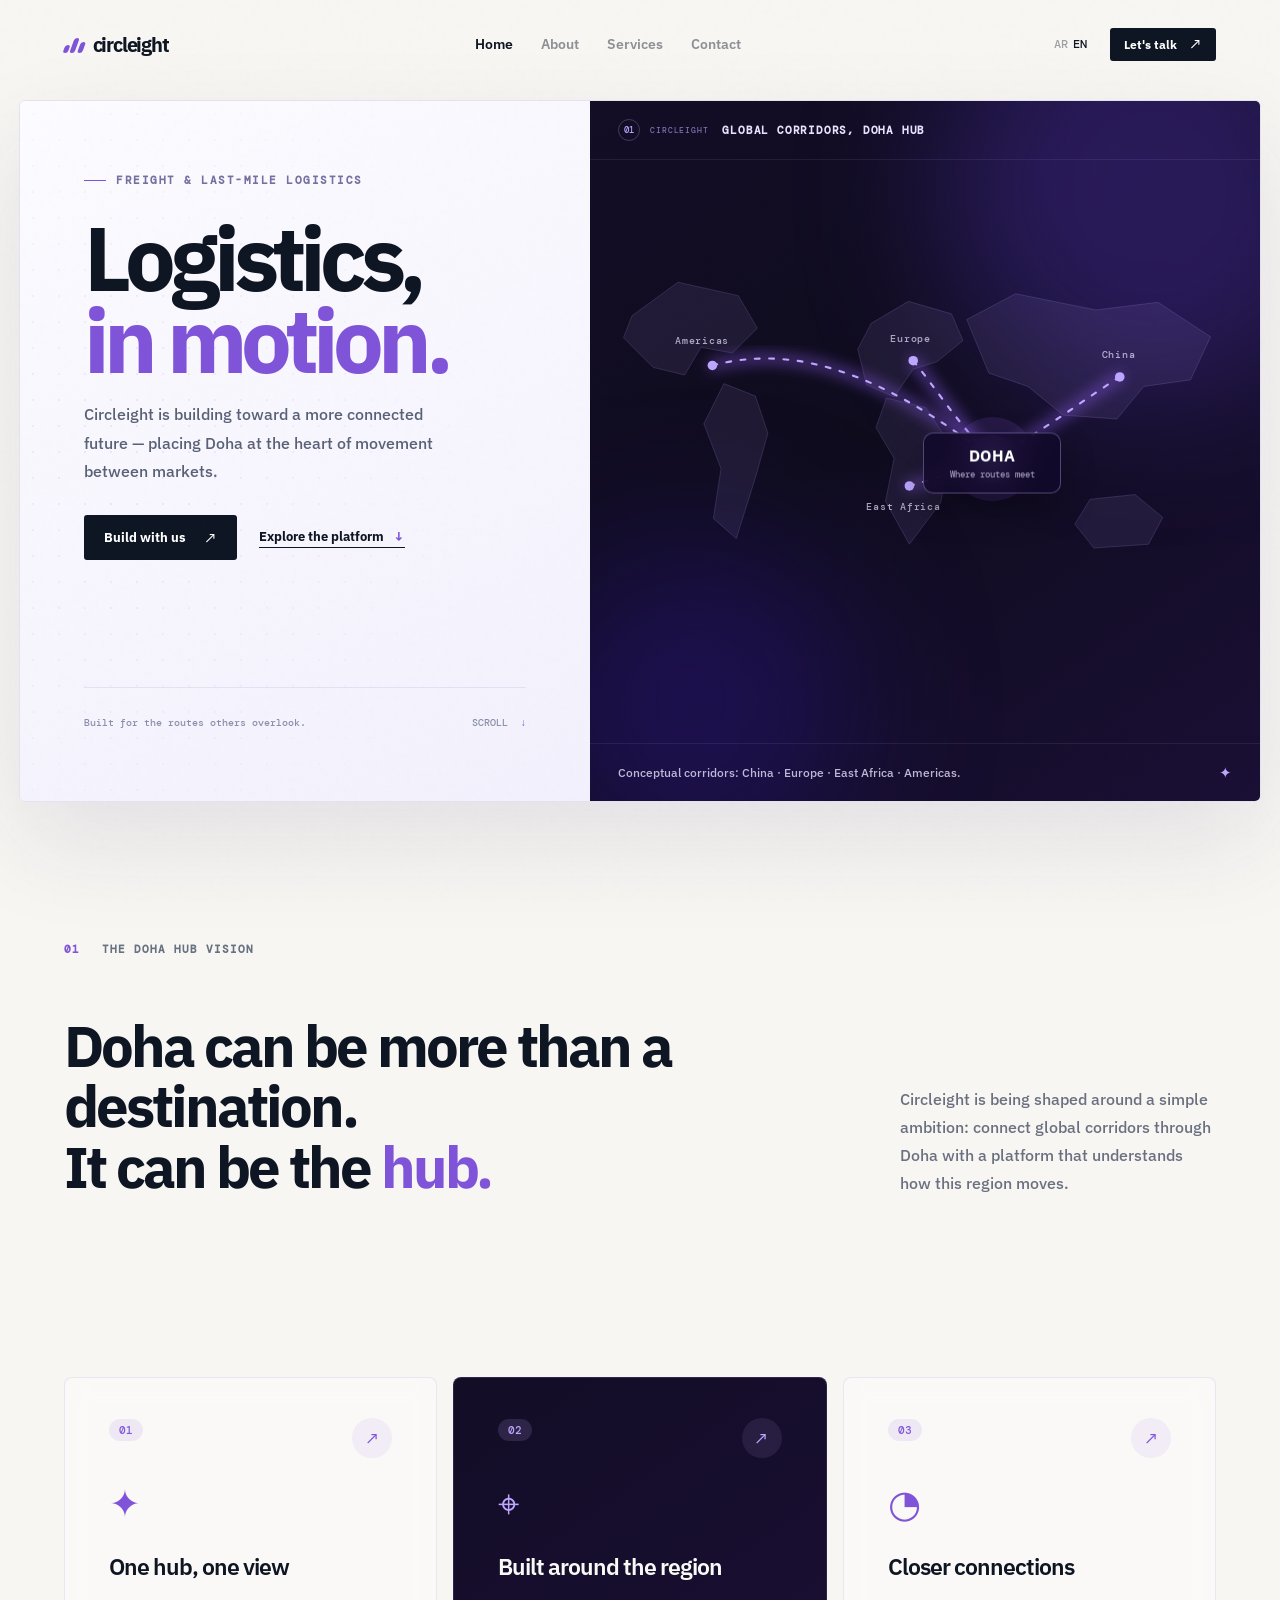
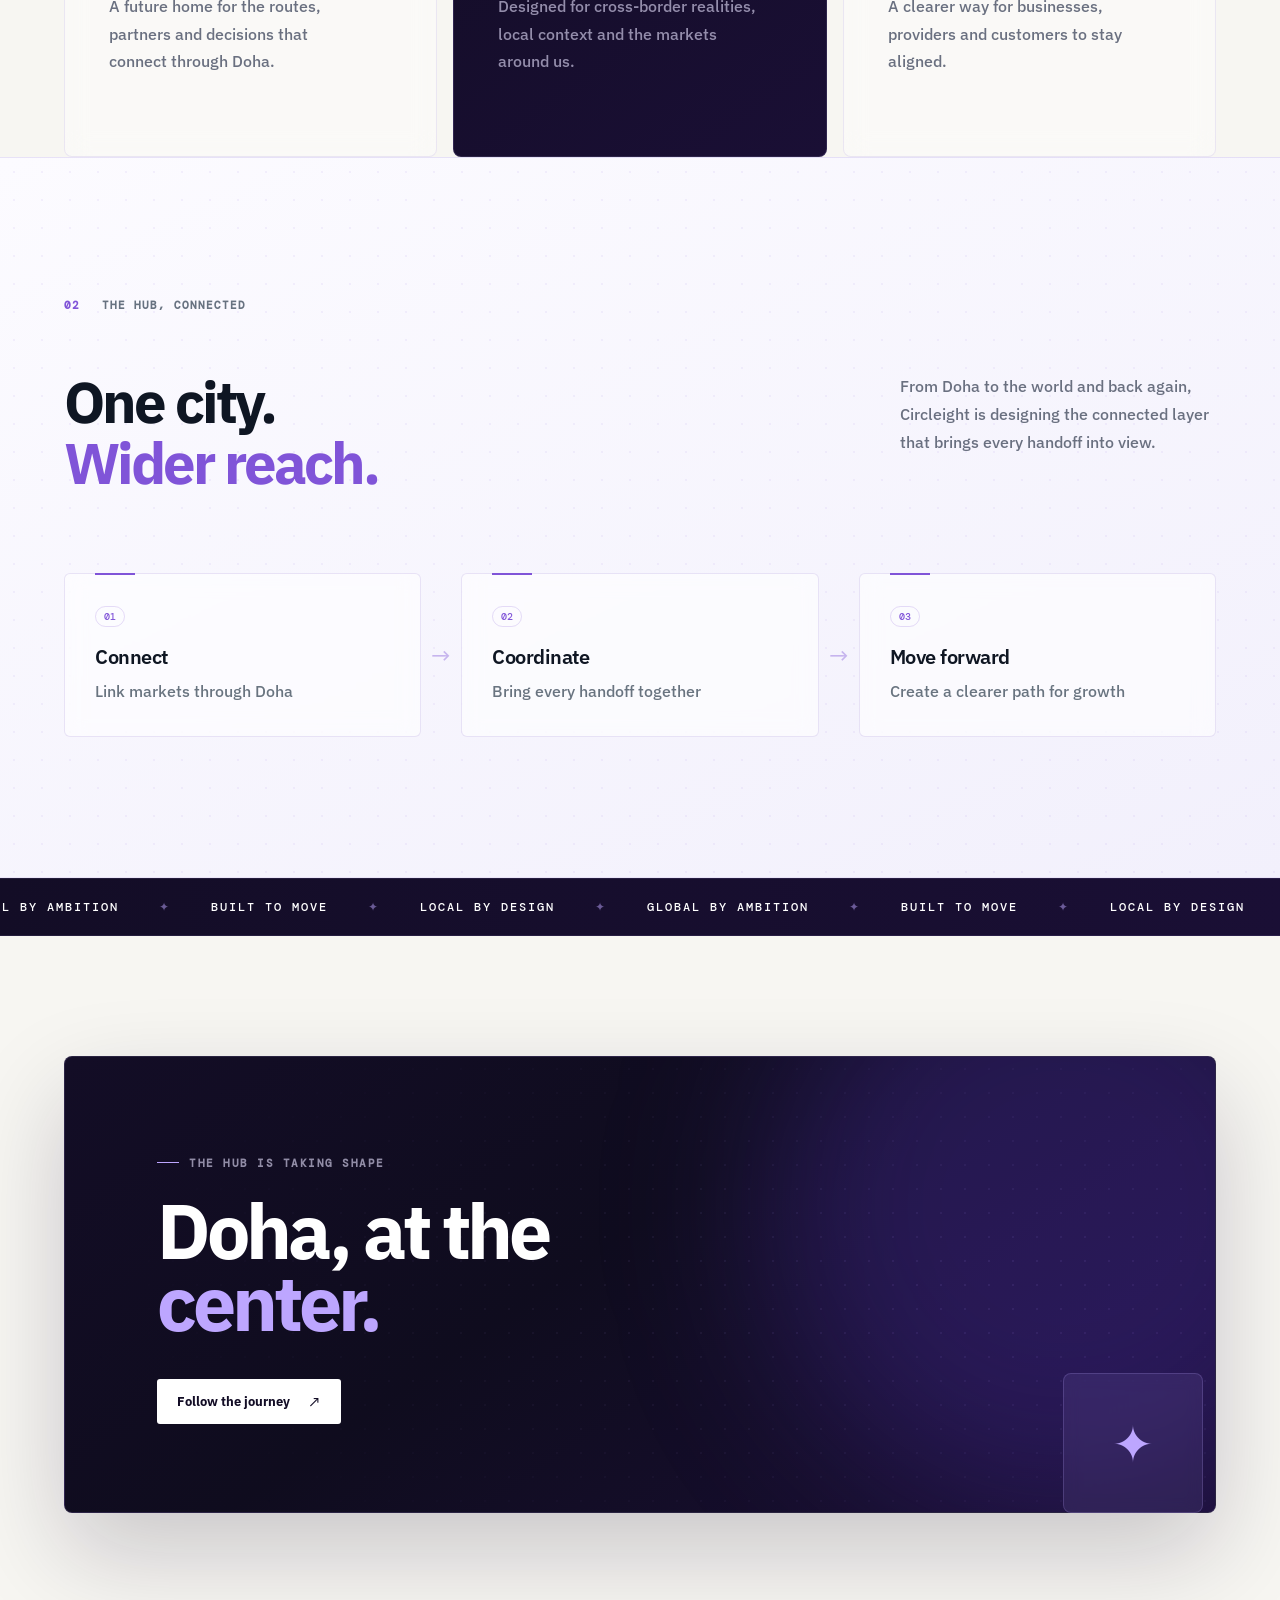
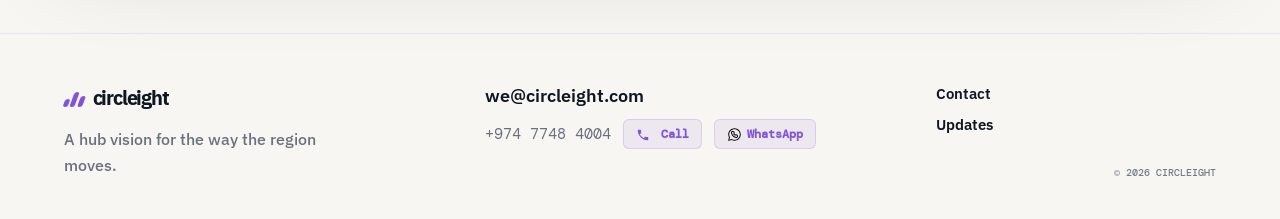
==== commit 37a8515f: "update mobile number" ====
--- a/index.html
+++ b/index.html
@@ -121,8 +121,8 @@
         <a href="mailto:we@Circleight.com">we@Circleight.com</a>
         <span class="footer-phone">
           +974 7748 4004 
-          <a href="tel:+97477484004" title="Call us"><svg viewBox="0 0 24 24" width="14" height="14" fill="currentColor" style="vertical-align: text-bottom; margin-right: 4px;"><path d="M6.62 10.79c1.44 2.83 3.76 5.14 6.59 6.59l2.2-2.2c.27-.27.67-.36 1.02-.24 1.12.37 2.33.57 3.57.57.55 0 1 .45 1 1V20c0 .55-.45 1-1 1-9.39 0-17-7.61-17-17 0-.55.45-1 1-1h3.5c.55 0 1 .45 1 1 0 1.25.2 2.45.57 3.57.11.35.03.74-.25 1.02l-2.2 2.2z"/></svg> Call</a>
-          <a href="https://wa.me/97477484004" target="_blank" title="WhatsApp us"><svg viewBox="0 0 24 24" width="14" height="14" fill="currentColor" style="vertical-align: text-bottom; margin-right: 4px;"><path d="M17.472 14.382c-.297-.149-1.758-.867-2.03-.967-.273-.099-.471-.148-.67.15-.197.297-.767.966-.94 1.164-.173.199-.347.223-.644.075-.297-.15-1.255-.463-2.39-1.475-.888-.788-1.489-1.761-1.663-2.059-.173-.297-.018-.458.13-.606.134-.133.298-.347.446-.52.149-.174.198-.298.298-.497.099-.198.05-.371-.025-.52-.075-.149-.669-1.612-.916-2.207-.242-.579-.487-.5-.669-.51-.173-.008-.371-.01-.57-.01-.198 0-.52.074-.792.372-.272.297-1.04 1.016-1.04 2.479 0 1.462 1.065 2.875 1.213 3.074.149.198 2.096 3.2 5.077 4.487.709.306 1.262.489 1.694.625.712.227 1.36.195 1.871.118.571-.085 1.758-.719 2.006-1.413.248-.694.248-1.289.173-1.413-.074-.124-.272-.198-.57-.347m-5.421 7.403h-.004a9.87 9.87 0 01-5.031-1.378l-.361-.214-3.741.982.998-3.648-.235-.374a9.86 9.86 0 01-1.51-5.26c.001-5.45 4.436-9.884 9.888-9.884 2.64 0 5.122 1.03 6.988 2.898a9.825 9.825 0 012.893 6.994c-.003 5.45-4.437 9.884-9.885 9.884m8.413-18.297A11.815 11.815 0 0012.05 0C5.495 0 .16 5.335.157 11.892c0 2.096.547 4.142 1.588 5.945L.057 24l6.305-1.654a11.882 11.882 0 005.683 1.448h.005c6.554 0 11.89-5.335 11.893-11.893a11.821 11.821 0 00-3.48-8.413Z"/></svg> WhatsApp</a>
+          <a href="tel:+97472222906" title="Call us"><svg viewBox="0 0 24 24" width="14" height="14" fill="currentColor" style="vertical-align: text-bottom; margin-right: 4px;"><path d="M6.62 10.79c1.44 2.83 3.76 5.14 6.59 6.59l2.2-2.2c.27-.27.67-.36 1.02-.24 1.12.37 2.33.57 3.57.57.55 0 1 .45 1 1V20c0 .55-.45 1-1 1-9.39 0-17-7.61-17-17 0-.55.45-1 1-1h3.5c.55 0 1 .45 1 1 0 1.25.2 2.45.57 3.57.11.35.03.74-.25 1.02l-2.2 2.2z"/></svg> Call</a>
+          <a href="https://wa.me/97472222906" target="_blank" title="WhatsApp us"><svg viewBox="0 0 24 24" width="14" height="14" fill="currentColor" style="vertical-align: text-bottom; margin-right: 4px;"><path d="M17.472 14.382c-.297-.149-1.758-.867-2.03-.967-.273-.099-.471-.148-.67.15-.197.297-.767.966-.94 1.164-.173.199-.347.223-.644.075-.297-.15-1.255-.463-2.39-1.475-.888-.788-1.489-1.761-1.663-2.059-.173-.297-.018-.458.13-.606.134-.133.298-.347.446-.52.149-.174.198-.298.298-.497.099-.198.05-.371-.025-.52-.075-.149-.669-1.612-.916-2.207-.242-.579-.487-.5-.669-.51-.173-.008-.371-.01-.57-.01-.198 0-.52.074-.792.372-.272.297-1.04 1.016-1.04 2.479 0 1.462 1.065 2.875 1.213 3.074.149.198 2.096 3.2 5.077 4.487.709.306 1.262.489 1.694.625.712.227 1.36.195 1.871.118.571-.085 1.758-.719 2.006-1.413.248-.694.248-1.289.173-1.413-.074-.124-.272-.198-.57-.347m-5.421 7.403h-.004a9.87 9.87 0 01-5.031-1.378l-.361-.214-3.741.982.998-3.648-.235-.374a9.86 9.86 0 01-1.51-5.26c.001-5.45 4.436-9.884 9.888-9.884 2.64 0 5.122 1.03 6.988 2.898a9.825 9.825 0 012.893 6.994c-.003 5.45-4.437 9.884-9.885 9.884m8.413-18.297A11.815 11.815 0 0012.05 0C5.495 0 .16 5.335.157 11.892c0 2.096.547 4.142 1.588 5.945L.057 24l6.305-1.654a11.882 11.882 0 005.683 1.448h.005c6.554 0 11.89-5.335 11.893-11.893a11.821 11.821 0 00-3.48-8.413Z"/></svg> WhatsApp</a>
         </span>
       </div>
       <div class="footer-links">
--- a/styles.css
+++ b/styles.css
@@ -25,6 +25,15 @@
 a     { text-decoration: none; color: inherit; }
 img   { display: block; max-width: 100%; }
 
+/* Reuse the supplied WhatsApp mark wherever a WhatsApp link appears. */
+a[href*="wa.me"] { display: inline-flex; align-items: center; gap: 5px; }
+a[href*="wa.me"] > svg { display: none; }
+a[href*="wa.me"]::before {
+  content: ""; width: 15px; height: 15px; flex: 0 0 15px;
+  background: url("whatsapp-svgrepo-com.svg") center / contain no-repeat;
+}
+.contact-method[href*="wa.me"]::before { display: none; }
+
 /* ---------- Noise overlay ---------- */
 .noise {
   position: fixed; inset: 0; pointer-events: none; z-index: 999;
@@ -347,7 +356,8 @@
 .doha-hub strong { display: block; color: #fff; font: 700 16px var(--font-sans); letter-spacing: .4px; }
 .doha-hub small { display: block; margin-top: 3px; color: rgba(232,226,255,.64); font: 500 9px var(--font-mono); }
 @media (prefers-reduced-motion: reduce) {
-  .corridor { animation: none; }
+  .corridor, .node-ring, .route-path-main, .route-path-dash, .moving-dot,
+  .float-card, .panel-city { animation: none !important; }
 }
 
 /* Animated main path */
@@ -660,7 +670,7 @@
   border-radius: 8px;
   backdrop-filter: blur(12px);
   -webkit-backdrop-filter: blur(12px);
-  transition: all .4s cubic-bezier(0.16, 1, 0.3, 1);
+  transition: background .4s cubic-bezier(0.16, 1, 0.3, 1), border-color .4s cubic-bezier(0.16, 1, 0.3, 1), transform .4s cubic-bezier(0.16, 1, 0.3, 1), box-shadow .4s cubic-bezier(0.16, 1, 0.3, 1);
   overflow: hidden;
 }
 .capability::before {
@@ -711,7 +721,7 @@
   background: rgba(128,84,216,.08);
   display: flex; align-items: center; justify-content: center;
   font-size: 18px; color: var(--purple);
-  transition: all .3s;
+  transition: background .3s, color .3s, transform .3s;
 }
 .capability:hover > a { background: var(--purple); color: #fff; transform: scale(1.1); }
 .capability-dark > a { background: rgba(189,166,255,.1); color: #bda6ff; }
@@ -976,11 +986,15 @@
 .contact-direct strong { font-size: 11px; text-transform: uppercase; letter-spacing: 1px; color: var(--purple); font-family: var(--font-mono); margin-bottom: 8px; }
 .contact-direct > a { font-size: 17px; font-weight: 600; color: var(--ink); text-decoration: none; }
 .contact-direct > a:hover { color: var(--purple); }
-.contact-direct .direct-phone { font-size: 15px; font-family: var(--font-mono); color: var(--muted); display: flex; align-items: center; gap: 12px; margin-top: 4px; }
+.contact-direct .direct-phone {
+  font-size: 15px; font-family: var(--font-mono); color: var(--muted);
+  display: flex; align-items: center; gap: 12px; margin-top: 4px;
+  direction: ltr; unicode-bidi: isolate;
+}
 .contact-direct .direct-phone a {
   background: rgba(128,84,216,.08); color: var(--purple); font-family: var(--font-main);
   padding: 4px 8px; border-radius: 6px; font-size: 12px; font-weight: 600; text-decoration: none;
-  transition: all .2s; border: 1px solid rgba(128,84,216,.2); line-height: 1; display: inline-flex; justify-content: center; align-items: center; width: 28px; height: 28px;
+  transition: background .2s, color .2s, transform .2s; border: 1px solid rgba(128,84,216,.2); line-height: 1; display: inline-flex; justify-content: center; align-items: center; width: 28px; height: 28px;
 }
 .contact-direct .direct-phone a:hover { background: var(--purple); color: #fff; transform: translateY(-2px); }
 
@@ -1007,7 +1021,7 @@
   border: 1px solid rgba(170,152,220,.4);
   border-radius: 6px;
   outline: none; padding: 14px 16px; resize: vertical; color: var(--ink);
-  transition: all .2s;
+  transition: border-color .2s, box-shadow .2s;
 }
 input:focus, textarea:focus { border-color: var(--purple); box-shadow: 0 0 0 3px rgba(128,84,216,.1); }
 form .button { margin-top: 12px; width: 100%; justify-content: center; }
@@ -1129,9 +1143,11 @@
   .nav-links.open {
     display: flex; flex-direction: column;
     position: fixed; inset: 0; background: var(--paper);
-    z-index: 100; padding: 30px 7vw;
+    z-index: 100; padding: 96px 7vw 30px;
     font-size: 18px; gap: 20px;
   }
+  .menu-toggle { position: relative; z-index: 101; }
+  .menu-toggle:active, .button:active { transform: scale(.97); }
 
   /* Hero mobile — stack panels vertically */
   .hero {
@@ -1463,7 +1479,7 @@
 .contact-panel-head { font-size: 12px; font-weight: 600; }.contact-panel-head span { width: 28px; height: 28px; }
 .contact-panel h2 { margin: 44px 0 22px; font-size: clamp(38px, 3.5vw, 54px); font-weight: 700; line-height: 1.1; }
 .contact-panel > p { font-size: 17px; line-height: 1.8; font-weight: 500; color: #596176; }
-.contact-methods { padding-top: 42px; }.contact-method { display: flex; align-items: center; gap: 15px; padding: 20px 32px 20px 0; }.method-content { flex: 1; min-width: 0; }.contact-method .method-content > span { display: block; color: #756e85; font: 600 11px var(--font-mono); letter-spacing: .8px; text-transform: uppercase; }.contact-method strong { margin-top: 7px; font-size: 17px; font-weight: 700; color: var(--ink); }.contact-method i { font-size: 21px; }.contact-icon { flex: 0 0 42px; width: 42px; height: 42px; border-radius: 12px; display: inline-flex !important; align-items: center; justify-content: center; background: rgba(128,84,216,.1); color: var(--purple); }.contact-icon svg { width: 21px; height: 21px; fill: none; stroke: currentColor; stroke-width: 1.8; stroke-linecap: round; stroke-linejoin: round; }.contact-icon-whatsapp { background: rgba(117,82,209,.14); }
+.contact-methods { padding-top: 42px; }.contact-method { display: flex; align-items: center; gap: 15px; padding: 20px 32px 20px 0; }.method-content { flex: 1; min-width: 0; }.contact-method .method-content > span { display: block; color: #756e85; font: 600 11px var(--font-mono); letter-spacing: .8px; text-transform: uppercase; }.contact-method strong { margin-top: 7px; font-size: 17px; font-weight: 700; color: var(--ink); }.contact-method i { font-size: 21px; }.contact-icon { flex: 0 0 42px; width: 42px; height: 42px; border-radius: 12px; display: inline-flex !important; align-items: center; justify-content: center; background: rgba(128,84,216,.1); color: var(--purple); }.contact-icon svg { width: 21px; height: 21px; fill: none; stroke: currentColor; stroke-width: 1.8; stroke-linecap: round; stroke-linejoin: round; }.contact-icon img { width: 21px; height: 21px; object-fit: contain; }.contact-icon-whatsapp { background: rgba(117,82,209,.14); }
 html[dir="rtl"] .contact-method { padding: 20px 0 20px 32px; }.contact-method .method-content > span { font-family: "IBM Plex Sans Arabic", var(--font-sans); letter-spacing: 0; }.contact-panel-foot { font-family: "IBM Plex Sans Arabic", var(--font-sans); letter-spacing: 0; }
 html[dir="rtl"] .coming-content, html[dir="rtl"] .contact-panel { font-family: "IBM Plex Sans Arabic", var(--font-sans); }html[dir="rtl"] .coming-content h1 { letter-spacing: 0; line-height: 1.2; }html[dir="rtl"] .coming-kicker { letter-spacing: 0; font-family: "IBM Plex Sans Arabic", var(--font-sans); }html[dir="rtl"] .contact-panel-head, html[dir="rtl"] .contact-method span, html[dir="rtl"] .contact-panel-foot { letter-spacing: 0; font-family: "IBM Plex Sans Arabic", var(--font-sans); }html[dir="rtl"] .contact-method { padding: 16px 0 16px 28px; }html[dir="rtl"] .contact-method i { right: auto; left: 0; }
 @media (max-width: 760px) { .coming-header { border-bottom-color: rgba(189,166,255,.15); }.coming-stage { width: 100%; min-height: calc(100vh - 72px); margin: 0; display: flex; flex-direction: column; border: 0; border-radius: 0; }.coming-content { padding: 58px 24px 48px; min-height: 520px; }.coming-content h1 { font-size: clamp(48px, 14vw, 64px); letter-spacing: -3px; line-height: .92; }.coming-copy { font-size: 14px; max-width: 330px; }.coming-kicker { margin-top: 20px; font-size: 9px; }.coming-hub { margin-top: 38px; }.coming-routes { left: 5%; right: 0; bottom: 36%; height: 28%; opacity: .52; }.contact-panel { padding: 34px 24px 28px; }.contact-panel h2 { margin-top: 30px; font-size: 34px; }.contact-methods { padding-top: 24px; }.contact-panel-foot { padding-top: 22px; }html[dir="rtl"] .coming-content h1 { font-size: clamp(42px, 13vw, 57px); line-height: 1.26; } }
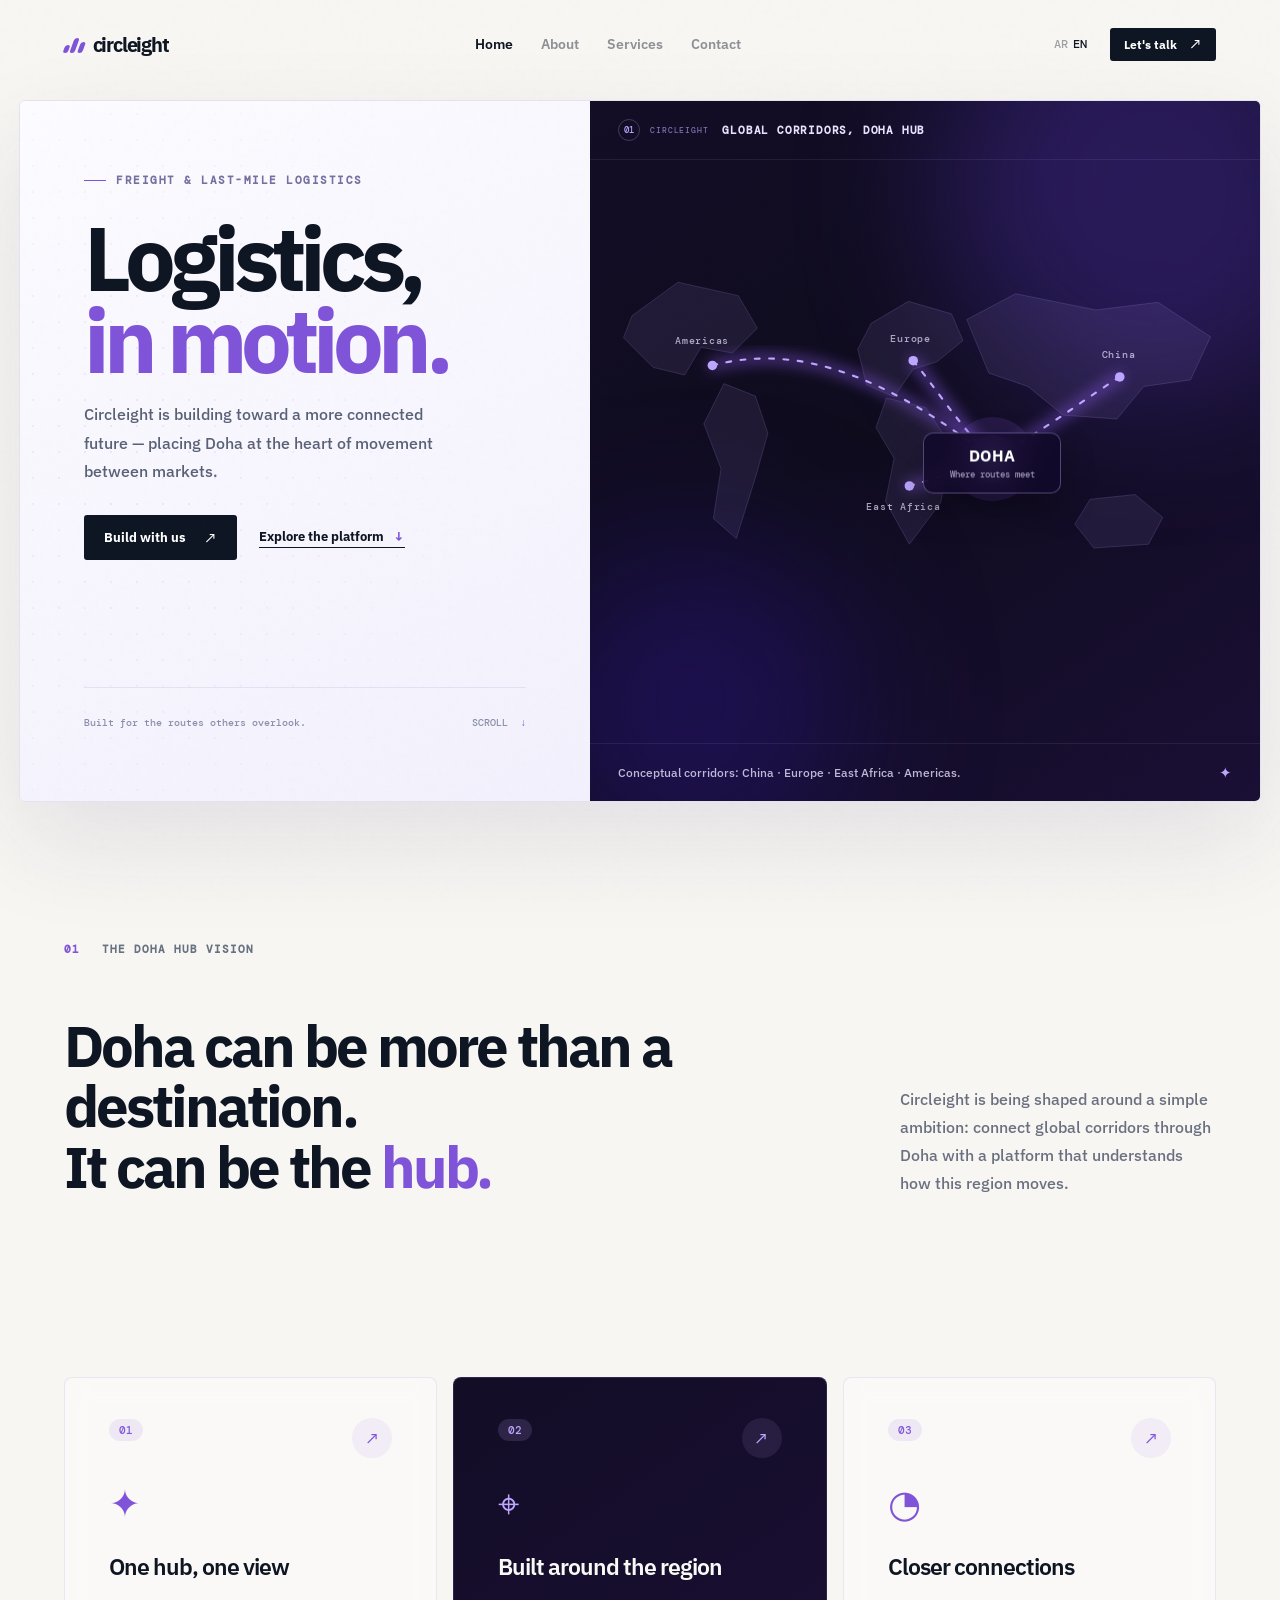
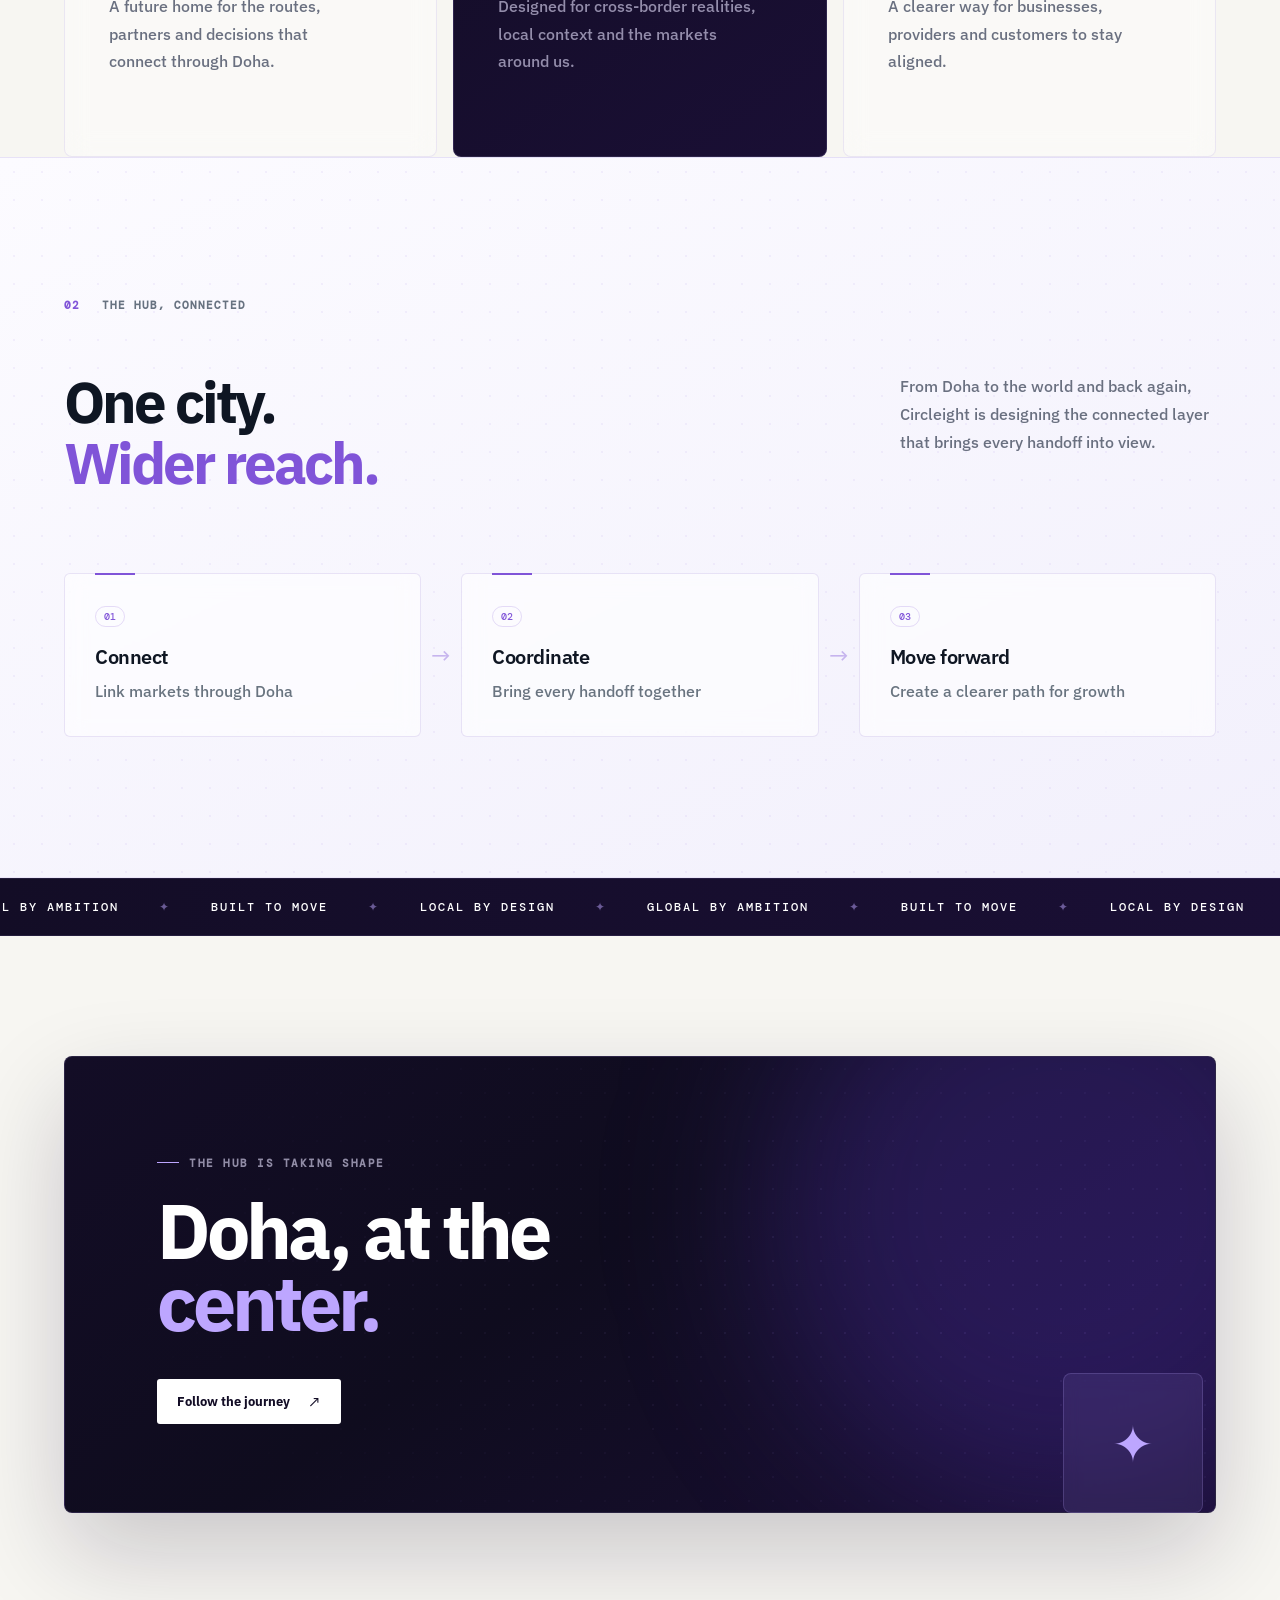
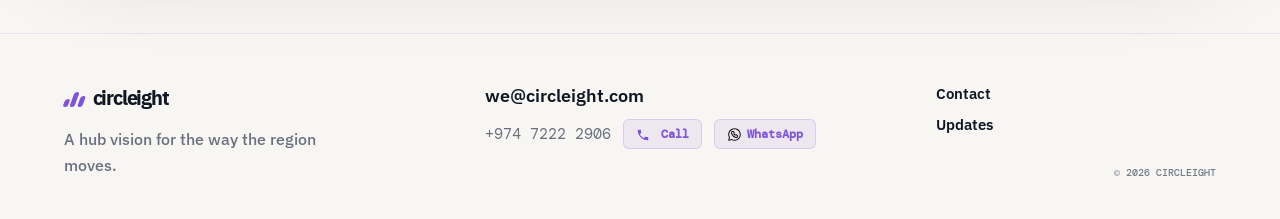
==== commit 624e4a41: "fix: unify displayed phone number to +974 7222 2906 across all pages" ====
--- a/index.html
+++ b/index.html
@@ -1,136 +1,211 @@
 <!doctype html>
 <html lang="en" dir="ltr">
-  <head>
-    <meta charset="UTF-8" />
-    <meta name="viewport" content="width=device-width, initial-scale=1.0" />
-    <meta name="description" content="Circleight - Freight and last-mile logistics, built for markets that move differently." />
-    <title>Circleight | Logistics, in motion</title>
-    <link rel="preconnect" href="https://fonts.googleapis.com" />
-    <link rel="preconnect" href="https://fonts.gstatic.com" crossorigin />
-    <link href="https://fonts.googleapis.com/css2?family=DM+Mono:wght@400;500&family=IBM+Plex+Sans:wght@400;500;600;700&family=IBM+Plex+Sans+Arabic:wght@400;500;600;700&display=swap" rel="stylesheet" />
-    <link rel="stylesheet" href="styles.css" />
-  </head>
-  <body>
-    <div class="noise"></div>
-    <header class="site-header">
-      <a class="brand" href="index.html" aria-label="Circleight home"><span class="brand-mark"><i></i><i></i><i></i></span><span>circleight</span></a>
-      <nav class="nav-links" id="main-nav" aria-label="Main navigation">
-        <a class="active" href="index.html" data-i18n="navHome">Home</a><a href="about.html" data-i18n="navAbout">About</a><a href="services.html" data-i18n="navServices">Services</a><a href="contact.html" data-i18n="navContact">Contact</a>
-      </nav>
-      <div class="header-actions"><button class="language-switch" type="button" aria-label="Change language"><span>AR</span><span>EN</span></button><a class="button button-small" href="contact.html" data-i18n="headerCta">Let's talk <b>↗</b></a></div>
-      <button class="menu-toggle" id="menu-toggle" type="button" aria-label="Open menu" aria-expanded="false" aria-controls="main-nav">☰</button>
-    </header>
-
-    <main>
-      <section class="hero">
-        <!-- LEFT: content -->
-        <div class="hero-content">
-          <div class="eyebrow"><span></span><span data-i18n="heroEyebrow">Freight &amp; last-mile logistics</span></div>
-          <h1 data-i18n-html="heroTitle">Logistics,<br /><em>in motion.</em></h1>
-          <p class="hero-copy" data-i18n="heroCopy">Circleight is building toward a more connected future — placing Doha at the heart of movement between markets.</p>
-          <div class="hero-actions">
-            <a class="button" href="contact.html" data-i18n="heroCta">Build with us <b>↗</b></a>
-            <a class="text-link" href="services.html" data-i18n="heroSecondary">Explore the platform <span>↓</span></a>
-          </div>
-          <div class="hero-foot-line"><span data-i18n="heroFoot">Built for the routes others overlook.</span><span class="scroll-cue">SCROLL <i>↓</i></span></div>
+
+<head>
+  <meta charset="UTF-8" />
+  <meta name="viewport" content="width=device-width, initial-scale=1.0" />
+  <meta name="description"
+    content="Circleight - Freight and last-mile logistics, built for markets that move differently." />
+  <title>Circleight | Logistics, in motion</title>
+  <link rel="preconnect" href="https://fonts.googleapis.com" />
+  <link rel="preconnect" href="https://fonts.gstatic.com" crossorigin />
+  <link
+    href="https://fonts.googleapis.com/css2?family=DM+Mono:wght@400;500&family=IBM+Plex+Sans:wght@400;500;600;700&family=IBM+Plex+Sans+Arabic:wght@400;500;600;700&display=swap"
+    rel="stylesheet" />
+  <link rel="stylesheet" href="styles.css" />
+</head>
+
+<body>
+  <div class="noise"></div>
+  <header class="site-header">
+    <a class="brand" href="index.html" aria-label="Circleight home"><span
+        class="brand-mark"><i></i><i></i><i></i></span><span>circleight</span></a>
+    <nav class="nav-links" id="main-nav" aria-label="Main navigation">
+      <a class="active" href="index.html" data-i18n="navHome">Home</a><a href="about.html"
+        data-i18n="navAbout">About</a><a href="services.html" data-i18n="navServices">Services</a><a href="contact.html"
+        data-i18n="navContact">Contact</a>
+    </nav>
+    <div class="header-actions"><button class="language-switch" type="button"
+        aria-label="Change language"><span>AR</span><span>EN</span></button><a class="button button-small"
+        href="contact.html" data-i18n="headerCta">Let's talk <b>↗</b></a></div>
+    <button class="menu-toggle" id="menu-toggle" type="button" aria-label="Open menu" aria-expanded="false"
+      aria-controls="main-nav">☰</button>
+  </header>
+
+  <main>
+    <section class="hero">
+      <!-- LEFT: content -->
+      <div class="hero-content">
+        <div class="eyebrow"><span></span><span data-i18n="heroEyebrow">Freight &amp; last-mile logistics</span></div>
+        <h1 data-i18n-html="heroTitle">Logistics,<br /><em>in motion.</em></h1>
+        <p class="hero-copy" data-i18n="heroCopy">Circleight is building toward a more connected future — placing Doha
+          at the heart of movement between markets.</p>
+        <div class="hero-actions">
+          <a class="button" href="contact.html" data-i18n="heroCta">Build with us <b>↗</b></a>
+          <a class="text-link" href="services.html" data-i18n="heroSecondary">Explore the platform <span>↓</span></a>
         </div>
-
-        <!-- RIGHT: abstract platform visual (no live operational claims) -->
-        <div class="hero-panel" aria-hidden="true">
-          <!-- Glow blobs -->
-          <div class="panel-glow glow-a"></div>
-          <div class="panel-glow glow-b"></div>
-
-          <!-- Concept bar -->
-          <div class="panel-topbar">
-            <span class="panel-index">01</span>
-            <small>CIRCLEIGHT</small>
-            <strong data-i18n="panelConcept">A connected way forward</strong>
-          </div>
-
-          <!-- Conceptual world corridors converging on Doha -->
-          <div class="panel-route">
-            <svg viewBox="0 0 700 480" fill="none" xmlns="http://www.w3.org/2000/svg" preserveAspectRatio="xMidYMid meet">
-              <defs><filter id="corridor-glow"><feGaussianBlur stdDeviation="7"/></filter></defs>
-              <!-- Simplified continents, used only as a geographic backdrop -->
-              <g class="world-land">
-                <path d="M44 98l48-35 63 14 20 34-26 26-33-6-17 29-33-8-31-31z"/>
-                <path d="M140 169l33 13 13 39-12 43-21 67-24-21 8-52-18-47z"/>
-                <path d="M294 106l39-23 45 13 12 28-27 22-25 8-20 29-29-13-9-37z"/>
-                <path d="M310 184l41 10 26 39-10 60-33 44-25-45 9-45-19-32z"/>
-                <path d="M394 102l51-27 84 17 65-8 55 36-21 45-49 7-28 34-56-4-37-30-41-14z"/>
-                <path d="M523 290l47-5 29 24-15 28-57 4-20-25z"/>
-              </g>
-              <!-- Conceptual corridors: China, Europe, East Africa and the Americas → Doha -->
-              <g class="corridors" filter="url(#corridor-glow)">
-                <path class="corridor glow" d="M554 162C516 186 482 213 421 248"/>
-                <path class="corridor glow" d="M338 145C364 177 385 211 421 248"/>
-                <path class="corridor glow" d="M334 276C360 269 388 258 421 248"/>
-                <path class="corridor glow" d="M128 150C218 126 311 162 421 248"/>
-              </g>
-              <g class="corridors">
-                <path class="corridor" d="M554 162C516 186 482 213 421 248"/>
-                <path class="corridor corridor-delay-1" d="M338 145C364 177 385 211 421 248"/>
-                <path class="corridor corridor-delay-2" d="M334 276C360 269 388 258 421 248"/>
-                <path class="corridor corridor-delay-3" d="M128 150C218 126 311 162 421 248"/>
-              </g>
-              <!-- Region markers -->
-              <g class="world-point"><circle cx="554" cy="162" r="5"/><circle cx="338" cy="145" r="5"/><circle cx="334" cy="276" r="5"/><circle cx="128" cy="150" r="5"/></g>
-              <!-- Doha hub -->
-              <circle cx="421" cy="248" r="44" fill="rgba(128,84,216,.16)"/><circle cx="421" cy="248" r="25" fill="#8054d8"/><circle cx="421" cy="248" r="9" fill="#fff"/>
-              <g class="world-labels"><text x="535" y="142" data-i18n="mapChina">China</text><text x="314" y="126" data-i18n="mapEurope">Europe</text><text x="289" y="301" data-i18n="mapAfrica">East Africa</text><text x="89" y="128" data-i18n="mapAmericas">Americas</text></g>
-            </svg>
-            <div class="doha-hub"><strong>DOHA</strong><small data-i18n="hubCore">Where routes meet</small></div>
-          </div>
-          <div class="panel-caption"><span data-i18n="panelCaption">One layer for every handoff.</span><i>✦</i></div>
+        <div class="hero-foot-line"><span data-i18n="heroFoot">Built for the routes others overlook.</span><span
+            class="scroll-cue">SCROLL <i>↓</i></span></div>
+      </div>
+
+      <!-- RIGHT: abstract platform visual (no live operational claims) -->
+      <div class="hero-panel" aria-hidden="true">
+        <!-- Glow blobs -->
+        <div class="panel-glow glow-a"></div>
+        <div class="panel-glow glow-b"></div>
+
+        <!-- Concept bar -->
+        <div class="panel-topbar">
+          <span class="panel-index">01</span>
+          <small>CIRCLEIGHT</small>
+          <strong data-i18n="panelConcept">A connected way forward</strong>
         </div>
-      </section>
-
-      <section class="intro section-shell section-space">
-        <div class="section-label"><span>01</span><span data-i18n="introLabel">Why Circleight</span></div>
-        <div class="statement"><h2 data-i18n-html="introTitle">Doha can be more than a destination.<br />It can be the <em>hub.</em></h2><p data-i18n="introCopy">Circleight is being shaped around a simple ambition: connect global corridors through Doha with a platform that understands how this region moves.</p></div>
-      </section>
-
-      <section class="capabilities section-shell">
-        <div class="capability"><span class="cap-number">01</span><div class="cap-icon">✦</div><h3 data-i18n="cap1Title">One clear view</h3><p data-i18n="cap1Copy">Freight and parcel operations, together in a unified flow.</p><a href="services.html" aria-label="Learn about unified operations">↗</a></div>
-        <div class="capability capability-dark"><span class="cap-number">02</span><div class="cap-icon">⌖</div><h3 data-i18n="cap2Title">Made for the real world</h3><p data-i18n="cap2Copy">Landmarks, freeform addresses and human correction when precision matters.</p><a href="services.html" aria-label="Learn about address resolution">↗</a></div>
-        <div class="capability"><span class="cap-number">03</span><div class="cap-icon">◔</div><h3 data-i18n="cap3Title">Always in the loop</h3><p data-i18n="cap3Copy">Clear, human updates through the channels customers already use.</p><a href="services.html" aria-label="Learn about notifications">↗</a></div>
-      </section>
-
-      <section class="platform section-shell section-space">
-        <div class="section-label"><span>02</span><span data-i18n="platformLabel">The platform</span></div>
-        <div class="platform-heading"><h2 data-i18n-html="platformTitle">Every handoff.<br /><em>Connected.</em></h2><p data-i18n="platformCopy">From a merchant's first booking to the moment a delivery arrives, Circleight brings every moving part into one connected experience.</p></div>
-        <div class="flow">
-          <div class="flow-item"><span>01</span><strong data-i18n="flow1">Book</strong><small data-i18n="flow1Sub">A shipment in minutes</small></div><div class="flow-line"></div>
-          <div class="flow-item"><span>02</span><strong data-i18n="flow2">Coordinate</strong><small data-i18n="flow2Sub">Carriers, documents, actions</small></div><div class="flow-line"></div>
-          <div class="flow-item"><span>03</span><strong data-i18n="flow3">Deliver</strong><small data-i18n="flow3Sub">Updates customers understand</small></div>
+
+        <!-- Conceptual world corridors converging on Doha -->
+        <div class="panel-route">
+          <svg viewBox="0 0 700 480" fill="none" xmlns="http://www.w3.org/2000/svg" preserveAspectRatio="xMidYMid meet">
+            <defs>
+              <filter id="corridor-glow">
+                <feGaussianBlur stdDeviation="7" />
+              </filter>
+            </defs>
+            <!-- Simplified continents, used only as a geographic backdrop -->
+            <g class="world-land">
+              <path d="M44 98l48-35 63 14 20 34-26 26-33-6-17 29-33-8-31-31z" />
+              <path d="M140 169l33 13 13 39-12 43-21 67-24-21 8-52-18-47z" />
+              <path d="M294 106l39-23 45 13 12 28-27 22-25 8-20 29-29-13-9-37z" />
+              <path d="M310 184l41 10 26 39-10 60-33 44-25-45 9-45-19-32z" />
+              <path d="M394 102l51-27 84 17 65-8 55 36-21 45-49 7-28 34-56-4-37-30-41-14z" />
+              <path d="M523 290l47-5 29 24-15 28-57 4-20-25z" />
+            </g>
+            <!-- Conceptual corridors: China, Europe, East Africa and the Americas → Doha -->
+            <g class="corridors" filter="url(#corridor-glow)">
+              <path class="corridor glow" d="M554 162C516 186 482 213 421 248" />
+              <path class="corridor glow" d="M338 145C364 177 385 211 421 248" />
+              <path class="corridor glow" d="M334 276C360 269 388 258 421 248" />
+              <path class="corridor glow" d="M128 150C218 126 311 162 421 248" />
+            </g>
+            <g class="corridors">
+              <path class="corridor" d="M554 162C516 186 482 213 421 248" />
+              <path class="corridor corridor-delay-1" d="M338 145C364 177 385 211 421 248" />
+              <path class="corridor corridor-delay-2" d="M334 276C360 269 388 258 421 248" />
+              <path class="corridor corridor-delay-3" d="M128 150C218 126 311 162 421 248" />
+            </g>
+            <!-- Region markers -->
+            <g class="world-point">
+              <circle cx="554" cy="162" r="5" />
+              <circle cx="338" cy="145" r="5" />
+              <circle cx="334" cy="276" r="5" />
+              <circle cx="128" cy="150" r="5" />
+            </g>
+            <!-- Doha hub -->
+            <circle cx="421" cy="248" r="44" fill="rgba(128,84,216,.16)" />
+            <circle cx="421" cy="248" r="25" fill="#8054d8" />
+            <circle cx="421" cy="248" r="9" fill="#fff" />
+            <g class="world-labels"><text x="535" y="142" data-i18n="mapChina">China</text><text x="314" y="126"
+                data-i18n="mapEurope">Europe</text><text x="289" y="301" data-i18n="mapAfrica">East Africa</text><text
+                x="89" y="128" data-i18n="mapAmericas">Americas</text></g>
+          </svg>
+          <div class="doha-hub"><strong>DOHA</strong><small data-i18n="hubCore">Where routes meet</small></div>
         </div>
-      </section>
-
-      <section class="ticker" aria-label="Circleight benefits"><div><span>LOCAL BY DESIGN</span><i>✦</i><span>GLOBAL BY AMBITION</span><i>✦</i><span>BUILT TO MOVE</span><i>✦</i><span>LOCAL BY DESIGN</span><i>✦</i><span>GLOBAL BY AMBITION</span><i>✦</i><span>BUILT TO MOVE</span><i>✦</i><span>LOCAL BY DESIGN</span><i>✦</i><span>GLOBAL BY AMBITION</span><i>✦</i></div></section>
-
-      <section class="cta-panel section-shell"><div class="cta-inner"><p class="eyebrow"><span></span><span data-i18n="ctaEyebrow">A new standard is loading</span></p><h2 data-i18n-html="ctaTitle">Movement is<br /><em>changing.</em></h2><a class="button button-light" href="coming-soon.html" data-i18n="ctaButton">Follow the journey <b>↗</b></a></div><div class="cta-corner">✦</div></section>
-    </main>
-
-    <footer class="site-footer section-shell">
-      <div class="footer-brand">
-        <a class="brand" href="index.html"><span class="brand-mark"><i></i><i></i><i></i></span><span>circleight</span></a>
-        <p data-i18n="footerCopy">Logistics for the way your market moves.</p>
-      </div>
-      <div class="footer-contact">
-        <a href="mailto:we@Circleight.com">we@Circleight.com</a>
-        <span class="footer-phone">
-          +974 7748 4004 
-          <a href="tel:+97472222906" title="Call us"><svg viewBox="0 0 24 24" width="14" height="14" fill="currentColor" style="vertical-align: text-bottom; margin-right: 4px;"><path d="M6.62 10.79c1.44 2.83 3.76 5.14 6.59 6.59l2.2-2.2c.27-.27.67-.36 1.02-.24 1.12.37 2.33.57 3.57.57.55 0 1 .45 1 1V20c0 .55-.45 1-1 1-9.39 0-17-7.61-17-17 0-.55.45-1 1-1h3.5c.55 0 1 .45 1 1 0 1.25.2 2.45.57 3.57.11.35.03.74-.25 1.02l-2.2 2.2z"/></svg> Call</a>
-          <a href="https://wa.me/97472222906" target="_blank" title="WhatsApp us"><svg viewBox="0 0 24 24" width="14" height="14" fill="currentColor" style="vertical-align: text-bottom; margin-right: 4px;"><path d="M17.472 14.382c-.297-.149-1.758-.867-2.03-.967-.273-.099-.471-.148-.67.15-.197.297-.767.966-.94 1.164-.173.199-.347.223-.644.075-.297-.15-1.255-.463-2.39-1.475-.888-.788-1.489-1.761-1.663-2.059-.173-.297-.018-.458.13-.606.134-.133.298-.347.446-.52.149-.174.198-.298.298-.497.099-.198.05-.371-.025-.52-.075-.149-.669-1.612-.916-2.207-.242-.579-.487-.5-.669-.51-.173-.008-.371-.01-.57-.01-.198 0-.52.074-.792.372-.272.297-1.04 1.016-1.04 2.479 0 1.462 1.065 2.875 1.213 3.074.149.198 2.096 3.2 5.077 4.487.709.306 1.262.489 1.694.625.712.227 1.36.195 1.871.118.571-.085 1.758-.719 2.006-1.413.248-.694.248-1.289.173-1.413-.074-.124-.272-.198-.57-.347m-5.421 7.403h-.004a9.87 9.87 0 01-5.031-1.378l-.361-.214-3.741.982.998-3.648-.235-.374a9.86 9.86 0 01-1.51-5.26c.001-5.45 4.436-9.884 9.888-9.884 2.64 0 5.122 1.03 6.988 2.898a9.825 9.825 0 012.893 6.994c-.003 5.45-4.437 9.884-9.885 9.884m8.413-18.297A11.815 11.815 0 0012.05 0C5.495 0 .16 5.335.157 11.892c0 2.096.547 4.142 1.588 5.945L.057 24l6.305-1.654a11.882 11.882 0 005.683 1.448h.005c6.554 0 11.89-5.335 11.893-11.893a11.821 11.821 0 00-3.48-8.413Z"/></svg> WhatsApp</a>
-        </span>
-      </div>
-      <div class="footer-links">
-        <a href="contact.html" data-i18n="navContact">Contact</a>
-        <a href="coming-soon.html" data-i18n="footerUpdates">Updates</a>
-      </div>
-      <small>© 2026 CIRCLEIGHT</small>
-    </footer>
-    <script src="script.js"></script>
-  </body>
-</html>
+        <div class="panel-caption"><span data-i18n="panelCaption">One layer for every handoff.</span><i>✦</i></div>
+      </div>
+    </section>
+
+    <section class="intro section-shell section-space">
+      <div class="section-label"><span>01</span><span data-i18n="introLabel">Why Circleight</span></div>
+      <div class="statement">
+        <h2 data-i18n-html="introTitle">Doha can be more than a destination.<br />It can be the <em>hub.</em></h2>
+        <p data-i18n="introCopy">Circleight is being shaped around a simple ambition: connect global corridors through
+          Doha with a platform that understands how this region moves.</p>
+      </div>
+    </section>
+
+    <section class="capabilities section-shell">
+      <div class="capability"><span class="cap-number">01</span>
+        <div class="cap-icon">✦</div>
+        <h3 data-i18n="cap1Title">One clear view</h3>
+        <p data-i18n="cap1Copy">Freight and parcel operations, together in a unified flow.</p><a href="services.html"
+          aria-label="Learn about unified operations">↗</a>
+      </div>
+      <div class="capability capability-dark"><span class="cap-number">02</span>
+        <div class="cap-icon">⌖</div>
+        <h3 data-i18n="cap2Title">Made for the real world</h3>
+        <p data-i18n="cap2Copy">Landmarks, freeform addresses and human correction when precision matters.</p><a
+          href="services.html" aria-label="Learn about address resolution">↗</a>
+      </div>
+      <div class="capability"><span class="cap-number">03</span>
+        <div class="cap-icon">◔</div>
+        <h3 data-i18n="cap3Title">Always in the loop</h3>
+        <p data-i18n="cap3Copy">Clear, human updates through the channels customers already use.</p><a
+          href="services.html" aria-label="Learn about notifications">↗</a>
+      </div>
+    </section>
+
+    <section class="platform section-shell section-space">
+      <div class="section-label"><span>02</span><span data-i18n="platformLabel">The platform</span></div>
+      <div class="platform-heading">
+        <h2 data-i18n-html="platformTitle">Every handoff.<br /><em>Connected.</em></h2>
+        <p data-i18n="platformCopy">From a merchant's first booking to the moment a delivery arrives, Circleight brings
+          every moving part into one connected experience.</p>
+      </div>
+      <div class="flow">
+        <div class="flow-item"><span>01</span><strong data-i18n="flow1">Book</strong><small data-i18n="flow1Sub">A
+            shipment in minutes</small></div>
+        <div class="flow-line"></div>
+        <div class="flow-item"><span>02</span><strong data-i18n="flow2">Coordinate</strong><small
+            data-i18n="flow2Sub">Carriers, documents, actions</small></div>
+        <div class="flow-line"></div>
+        <div class="flow-item"><span>03</span><strong data-i18n="flow3">Deliver</strong><small
+            data-i18n="flow3Sub">Updates customers understand</small></div>
+      </div>
+    </section>
+
+    <section class="ticker" aria-label="Circleight benefits">
+      <div><span>LOCAL BY DESIGN</span><i>✦</i><span>GLOBAL BY AMBITION</span><i>✦</i><span>BUILT TO
+          MOVE</span><i>✦</i><span>LOCAL BY DESIGN</span><i>✦</i><span>GLOBAL BY AMBITION</span><i>✦</i><span>BUILT TO
+          MOVE</span><i>✦</i><span>LOCAL BY DESIGN</span><i>✦</i><span>GLOBAL BY AMBITION</span><i>✦</i></div>
+    </section>
+
+    <section class="cta-panel section-shell">
+      <div class="cta-inner">
+        <p class="eyebrow"><span></span><span data-i18n="ctaEyebrow">A new standard is loading</span></p>
+        <h2 data-i18n-html="ctaTitle">Movement is<br /><em>changing.</em></h2><a class="button button-light"
+          href="coming-soon.html" data-i18n="ctaButton">Follow the journey <b>↗</b></a>
+      </div>
+      <div class="cta-corner">✦</div>
+    </section>
+  </main>
+
+  <footer class="site-footer section-shell">
+    <div class="footer-brand">
+      <a class="brand" href="index.html"><span
+          class="brand-mark"><i></i><i></i><i></i></span><span>circleight</span></a>
+      <p data-i18n="footerCopy">Logistics for the way your market moves.</p>
+    </div>
+    <div class="footer-contact">
+      <a href="mailto:we@Circleight.com">we@Circleight.com</a>
+      <span class="footer-phone">
+        +974 7222 2906
+        <a href="tel:+97472222906" title="Call us"><svg viewBox="0 0 24 24" width="14" height="14" fill="currentColor"
+            style="vertical-align: text-bottom; margin-right: 4px;">
+            <path
+              d="M6.62 10.79c1.44 2.83 3.76 5.14 6.59 6.59l2.2-2.2c.27-.27.67-.36 1.02-.24 1.12.37 2.33.57 3.57.57.55 0 1 .45 1 1V20c0 .55-.45 1-1 1-9.39 0-17-7.61-17-17 0-.55.45-1 1-1h3.5c.55 0 1 .45 1 1 0 1.25.2 2.45.57 3.57.11.35.03.74-.25 1.02l-2.2 2.2z" />
+          </svg> Call</a>
+        <a href="https://wa.me/97472222906" target="_blank" title="WhatsApp us"><svg viewBox="0 0 24 24" width="14"
+            height="14" fill="currentColor" style="vertical-align: text-bottom; margin-right: 4px;">
+            <path
+              d="M17.472 14.382c-.297-.149-1.758-.867-2.03-.967-.273-.099-.471-.148-.67.15-.197.297-.767.966-.94 1.164-.173.199-.347.223-.644.075-.297-.15-1.255-.463-2.39-1.475-.888-.788-1.489-1.761-1.663-2.059-.173-.297-.018-.458.13-.606.134-.133.298-.347.446-.52.149-.174.198-.298.298-.497.099-.198.05-.371-.025-.52-.075-.149-.669-1.612-.916-2.207-.242-.579-.487-.5-.669-.51-.173-.008-.371-.01-.57-.01-.198 0-.52.074-.792.372-.272.297-1.04 1.016-1.04 2.479 0 1.462 1.065 2.875 1.213 3.074.149.198 2.096 3.2 5.077 4.487.709.306 1.262.489 1.694.625.712.227 1.36.195 1.871.118.571-.085 1.758-.719 2.006-1.413.248-.694.248-1.289.173-1.413-.074-.124-.272-.198-.57-.347m-5.421 7.403h-.004a9.87 9.87 0 01-5.031-1.378l-.361-.214-3.741.982.998-3.648-.235-.374a9.86 9.86 0 01-1.51-5.26c.001-5.45 4.436-9.884 9.888-9.884 2.64 0 5.122 1.03 6.988 2.898a9.825 9.825 0 012.893 6.994c-.003 5.45-4.437 9.884-9.885 9.884m8.413-18.297A11.815 11.815 0 0012.05 0C5.495 0 .16 5.335.157 11.892c0 2.096.547 4.142 1.588 5.945L.057 24l6.305-1.654a11.882 11.882 0 005.683 1.448h.005c6.554 0 11.89-5.335 11.893-11.893a11.821 11.821 0 00-3.48-8.413Z" />
+          </svg> WhatsApp</a>
+      </span>
+    </div>
+    <div class="footer-links">
+      <a href="contact.html" data-i18n="navContact">Contact</a>
+      <a href="coming-soon.html" data-i18n="footerUpdates">Updates</a>
+    </div>
+    <small>© 2026 CIRCLEIGHT</small>
+  </footer>
+  <script src="script.js"></script>
+</body>
+
+</html>
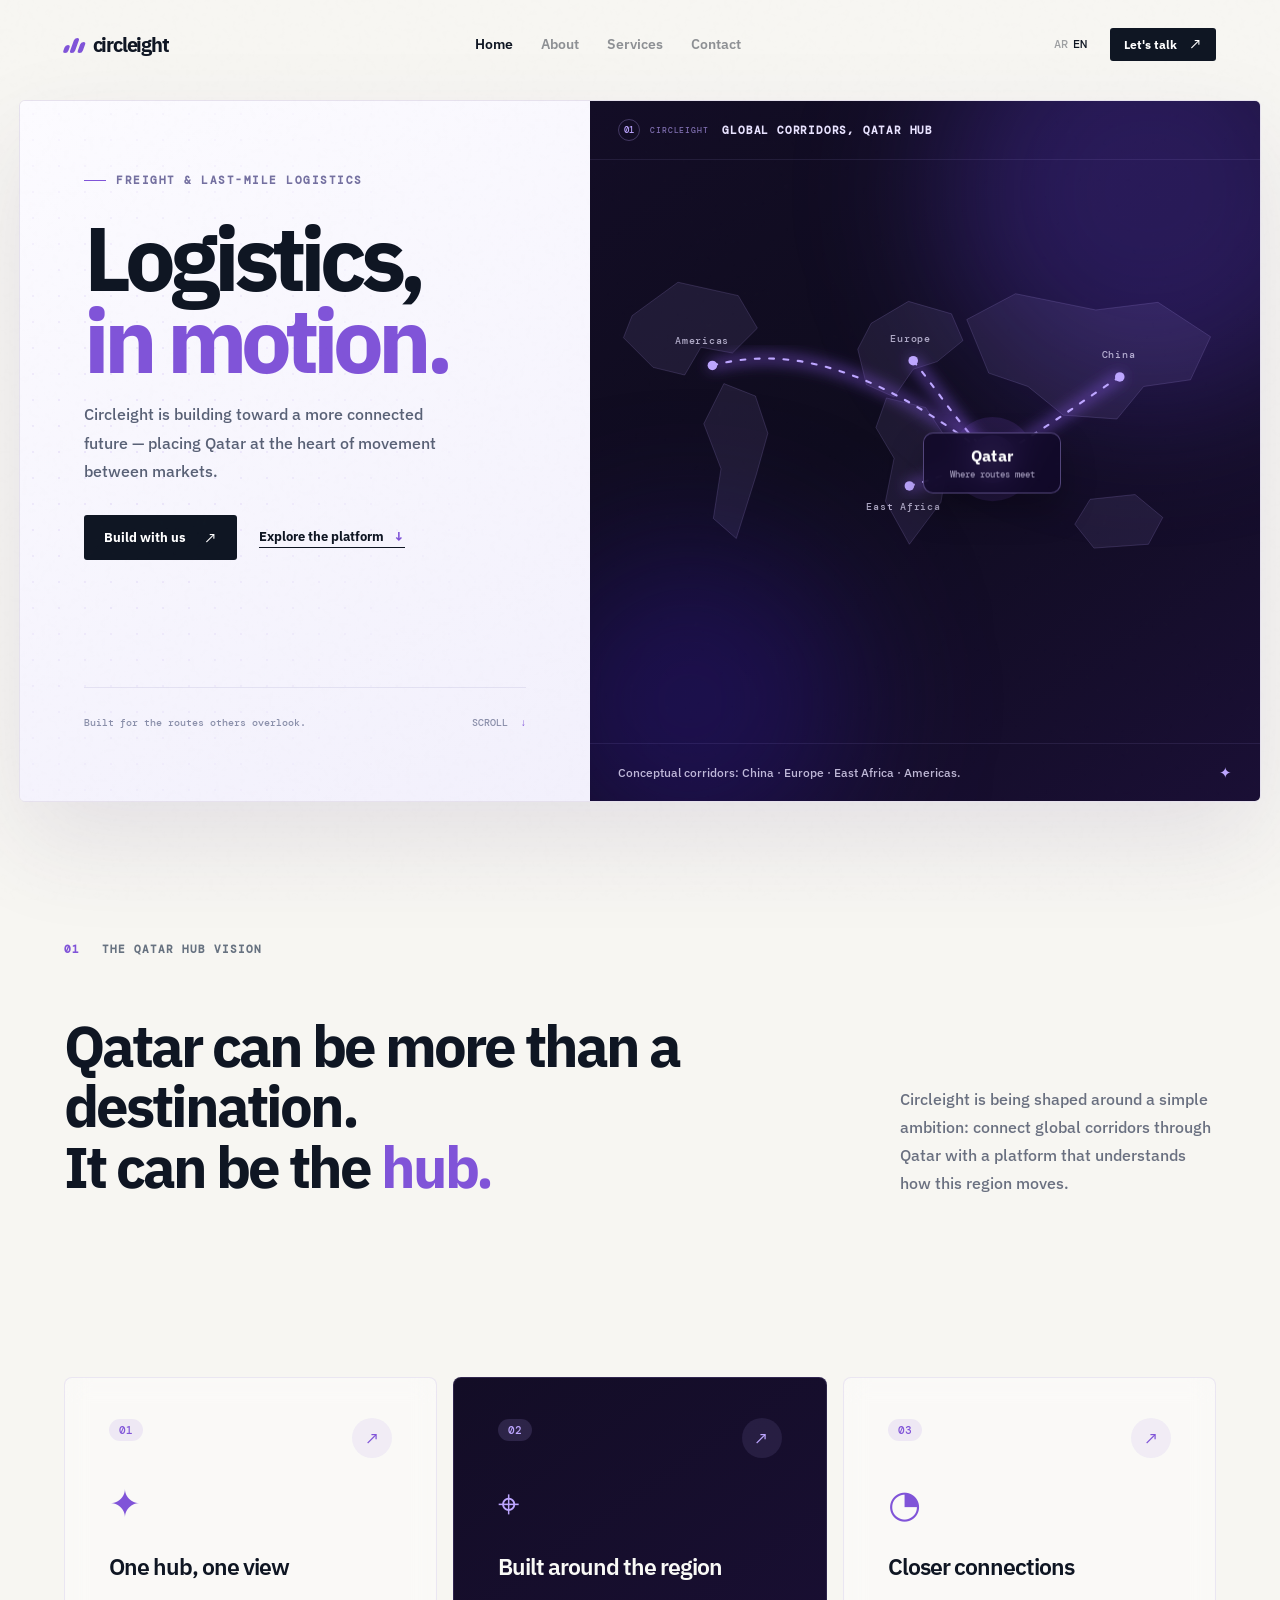
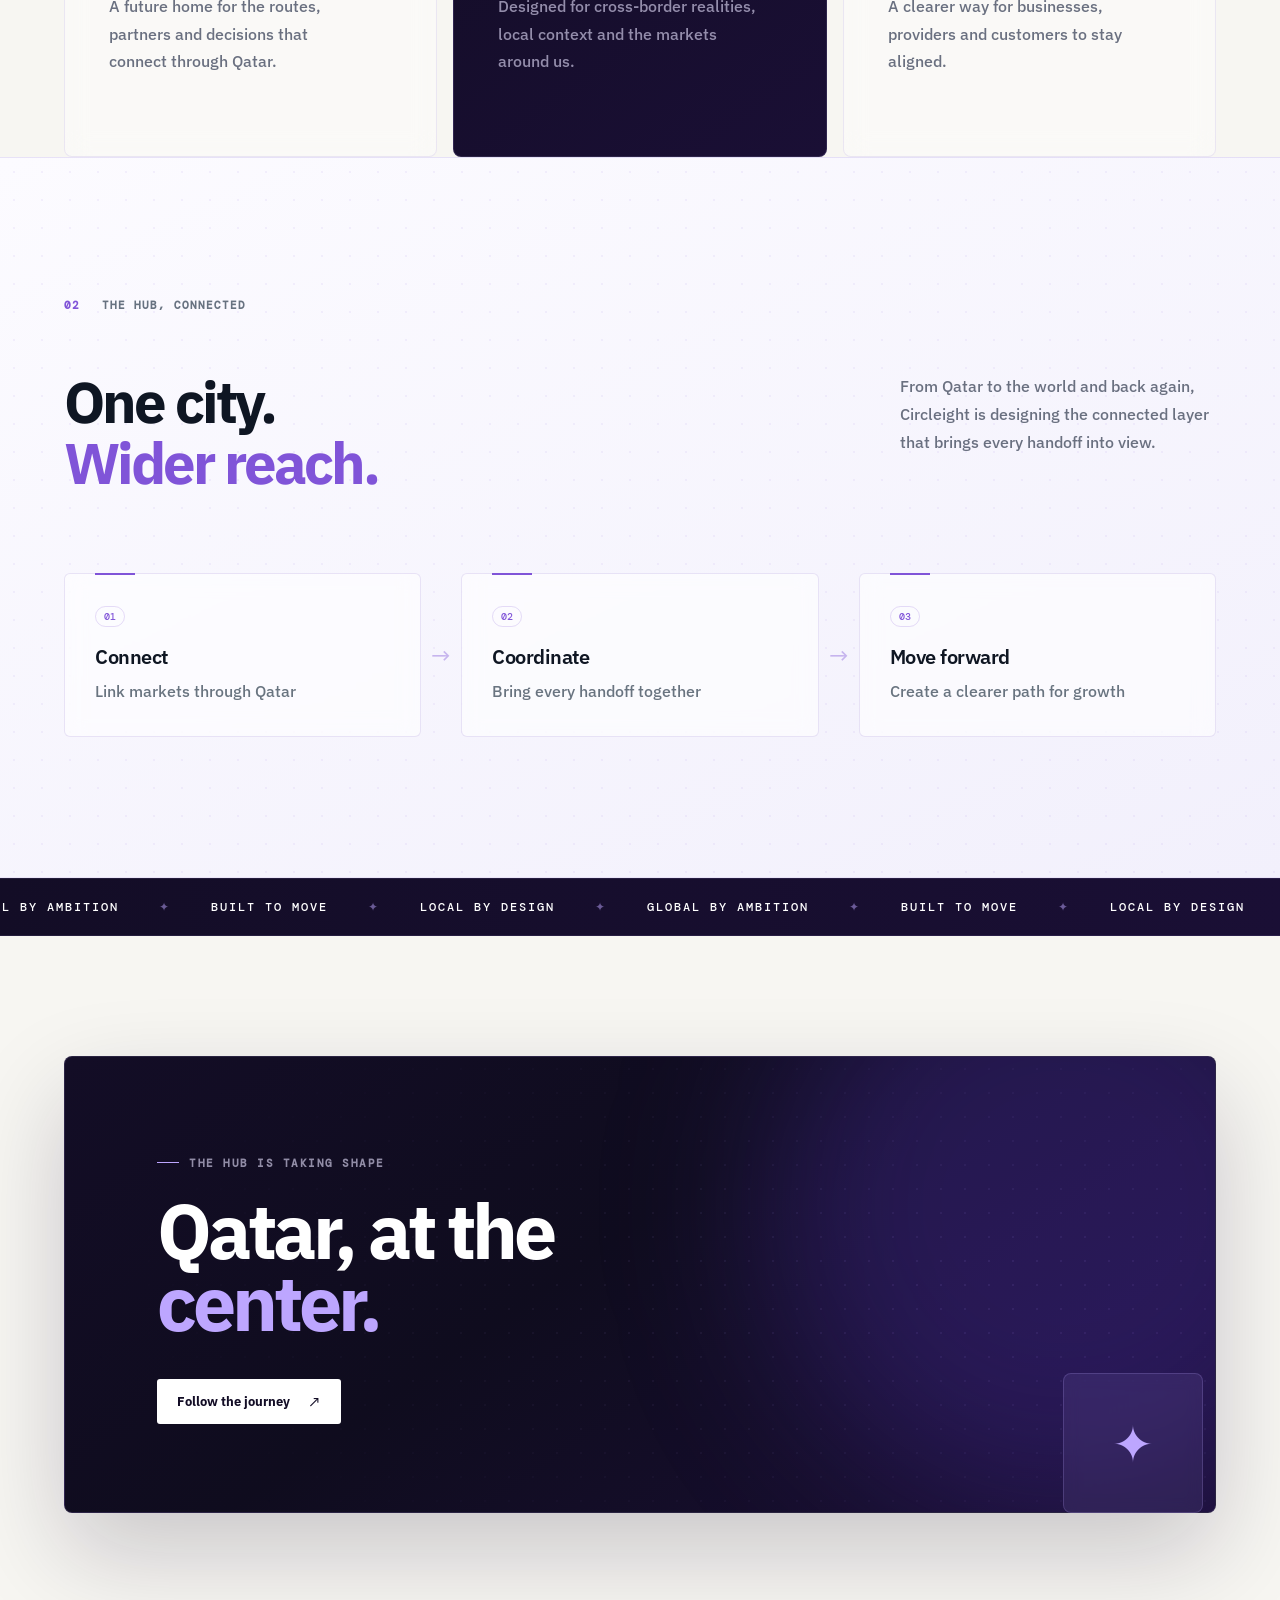
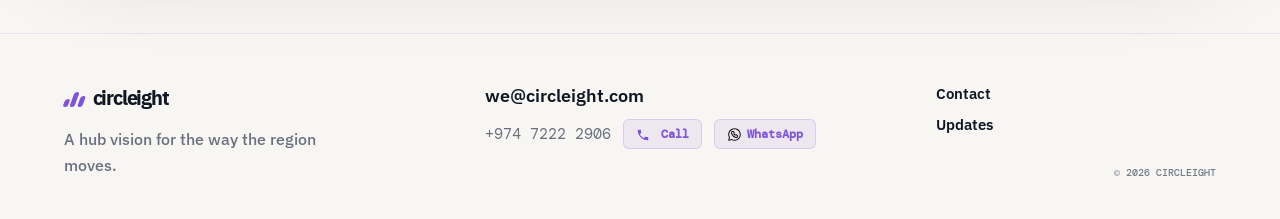
==== commit c6b00b10: "to qatar" ====
--- a/index.html
+++ b/index.html
@@ -38,7 +38,7 @@
       <div class="hero-content">
         <div class="eyebrow"><span></span><span data-i18n="heroEyebrow">Freight &amp; last-mile logistics</span></div>
         <h1 data-i18n-html="heroTitle">Logistics,<br /><em>in motion.</em></h1>
-        <p class="hero-copy" data-i18n="heroCopy">Circleight is building toward a more connected future — placing Doha
+        <p class="hero-copy" data-i18n="heroCopy">Circleight is building toward a more connected future — placing Qatar
           at the heart of movement between markets.</p>
         <div class="hero-actions">
           <a class="button" href="contact.html" data-i18n="heroCta">Build with us <b>↗</b></a>
@@ -61,7 +61,7 @@
           <strong data-i18n="panelConcept">A connected way forward</strong>
         </div>
 
-        <!-- Conceptual world corridors converging on Doha -->
+        <!-- Conceptual world corridors converging on Qatar -->
         <div class="panel-route">
           <svg viewBox="0 0 700 480" fill="none" xmlns="http://www.w3.org/2000/svg" preserveAspectRatio="xMidYMid meet">
             <defs>
@@ -78,7 +78,7 @@
               <path d="M394 102l51-27 84 17 65-8 55 36-21 45-49 7-28 34-56-4-37-30-41-14z" />
               <path d="M523 290l47-5 29 24-15 28-57 4-20-25z" />
             </g>
-            <!-- Conceptual corridors: China, Europe, East Africa and the Americas → Doha -->
+            <!-- Conceptual corridors: China, Europe, East Africa and the Americas → Qatar -->
             <g class="corridors" filter="url(#corridor-glow)">
               <path class="corridor glow" d="M554 162C516 186 482 213 421 248" />
               <path class="corridor glow" d="M338 145C364 177 385 211 421 248" />
@@ -98,7 +98,7 @@
               <circle cx="334" cy="276" r="5" />
               <circle cx="128" cy="150" r="5" />
             </g>
-            <!-- Doha hub -->
+            <!-- Qatar hub -->
             <circle cx="421" cy="248" r="44" fill="rgba(128,84,216,.16)" />
             <circle cx="421" cy="248" r="25" fill="#8054d8" />
             <circle cx="421" cy="248" r="9" fill="#fff" />
@@ -106,7 +106,7 @@
                 data-i18n="mapEurope">Europe</text><text x="289" y="301" data-i18n="mapAfrica">East Africa</text><text
                 x="89" y="128" data-i18n="mapAmericas">Americas</text></g>
           </svg>
-          <div class="doha-hub"><strong>DOHA</strong><small data-i18n="hubCore">Where routes meet</small></div>
+          <div class="Qatar-hub"><strong>Qatar</strong><small data-i18n="hubCore">Where routes meet</small></div>
         </div>
         <div class="panel-caption"><span data-i18n="panelCaption">One layer for every handoff.</span><i>✦</i></div>
       </div>
@@ -115,9 +115,9 @@
     <section class="intro section-shell section-space">
       <div class="section-label"><span>01</span><span data-i18n="introLabel">Why Circleight</span></div>
       <div class="statement">
-        <h2 data-i18n-html="introTitle">Doha can be more than a destination.<br />It can be the <em>hub.</em></h2>
+        <h2 data-i18n-html="introTitle">Qatar can be more than a destination.<br />It can be the <em>hub.</em></h2>
         <p data-i18n="introCopy">Circleight is being shaped around a simple ambition: connect global corridors through
-          Doha with a platform that understands how this region moves.</p>
+          Qatar with a platform that understands how this region moves.</p>
       </div>
     </section>
 
--- a/styles.css
+++ b/styles.css
@@ -342,7 +342,7 @@
   font: 500 10px var(--font-mono);
   letter-spacing: .8px;
 }
-.doha-hub {
+.Qatar-hub {
   position: absolute; z-index: 4;
   left: 60%; top: 52%; transform: translate(-50%, -50%);
   min-width: 138px; padding: 12px 16px;
@@ -353,8 +353,8 @@
   box-shadow: 0 16px 34px rgba(0,0,0,.28);
   backdrop-filter: blur(12px);
 }
-.doha-hub strong { display: block; color: #fff; font: 700 16px var(--font-sans); letter-spacing: .4px; }
-.doha-hub small { display: block; margin-top: 3px; color: rgba(232,226,255,.64); font: 500 9px var(--font-mono); }
+.Qatar-hub strong { display: block; color: #fff; font: 700 16px var(--font-sans); letter-spacing: .4px; }
+.Qatar-hub small { display: block; margin-top: 3px; color: rgba(232,226,255,.64); font: 500 9px var(--font-mono); }
 @media (prefers-reduced-motion: reduce) {
   .corridor, .node-ring, .route-path-main, .route-path-dash, .moving-dot,
   .float-card, .panel-city { animation: none !important; }
@@ -1319,9 +1319,9 @@
   .panel-index { width: 20px; height: 20px; font-size: 8px; }
   .panel-route { min-height: 226px; }
   .panel-route svg { width: 114%; height: 114%; inset: -7% -7%; }
-  .doha-hub { min-width: 118px; padding: 9px 11px; }
-  .doha-hub strong { font-size: 14px; }
-  .doha-hub small { font-size: 8px; }
+  .Qatar-hub { min-width: 118px; padding: 9px 11px; }
+  .Qatar-hub strong { font-size: 14px; }
+  .Qatar-hub small { font-size: 8px; }
   .panel-city {
     padding: 8px 10px;
     border-radius: 8px;
@@ -1417,7 +1417,7 @@
   }
   .panel-route { min-height: 188px; }
   .panel-route svg { width: 110%; height: 110%; inset: -5%; }
-  .doha-hub { min-width: 110px; padding: 8px 10px; }
+  .Qatar-hub { min-width: 110px; padding: 8px 10px; }
   .world-labels text { font-size: 8px; letter-spacing: .3px; }
   .panel-caption { min-height: 58px; padding-block: 11px; align-items: flex-start; font-size: 10px; line-height: 1.5; }
   .panel-caption i { display: none; }
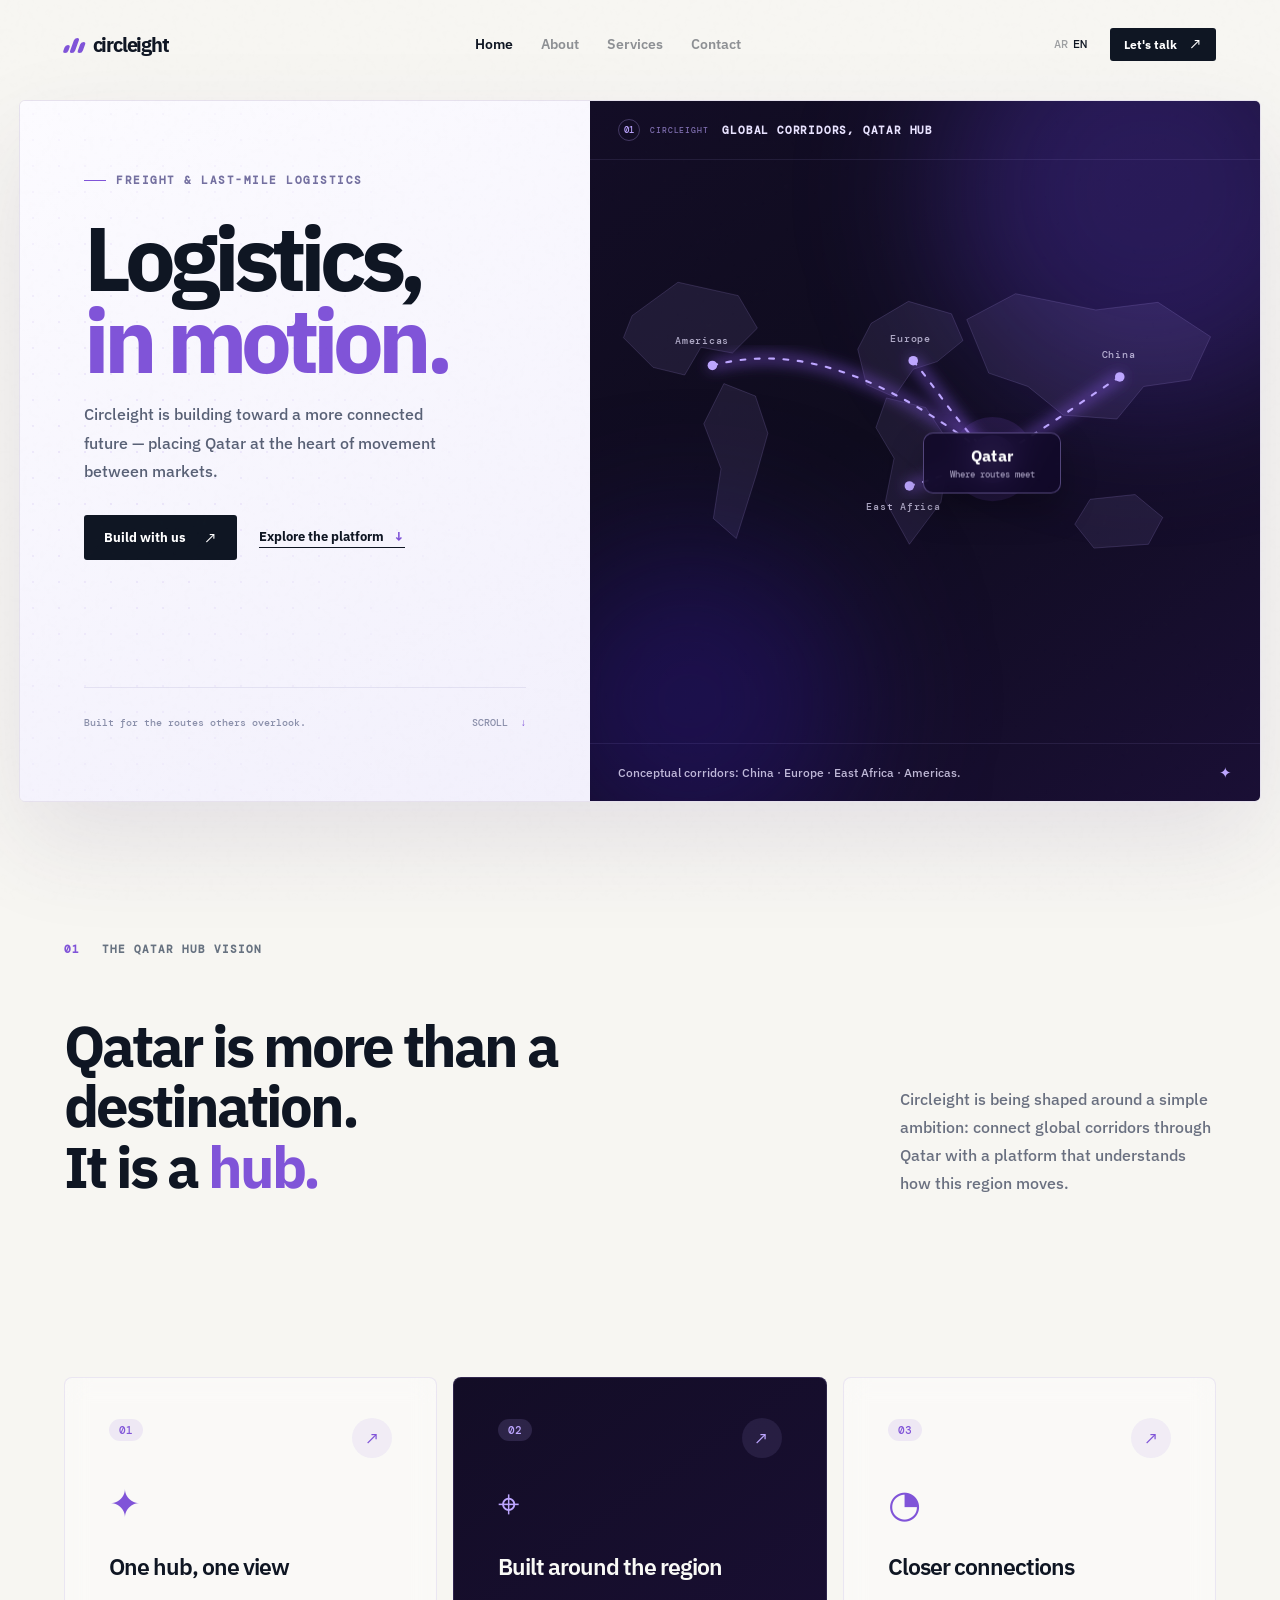
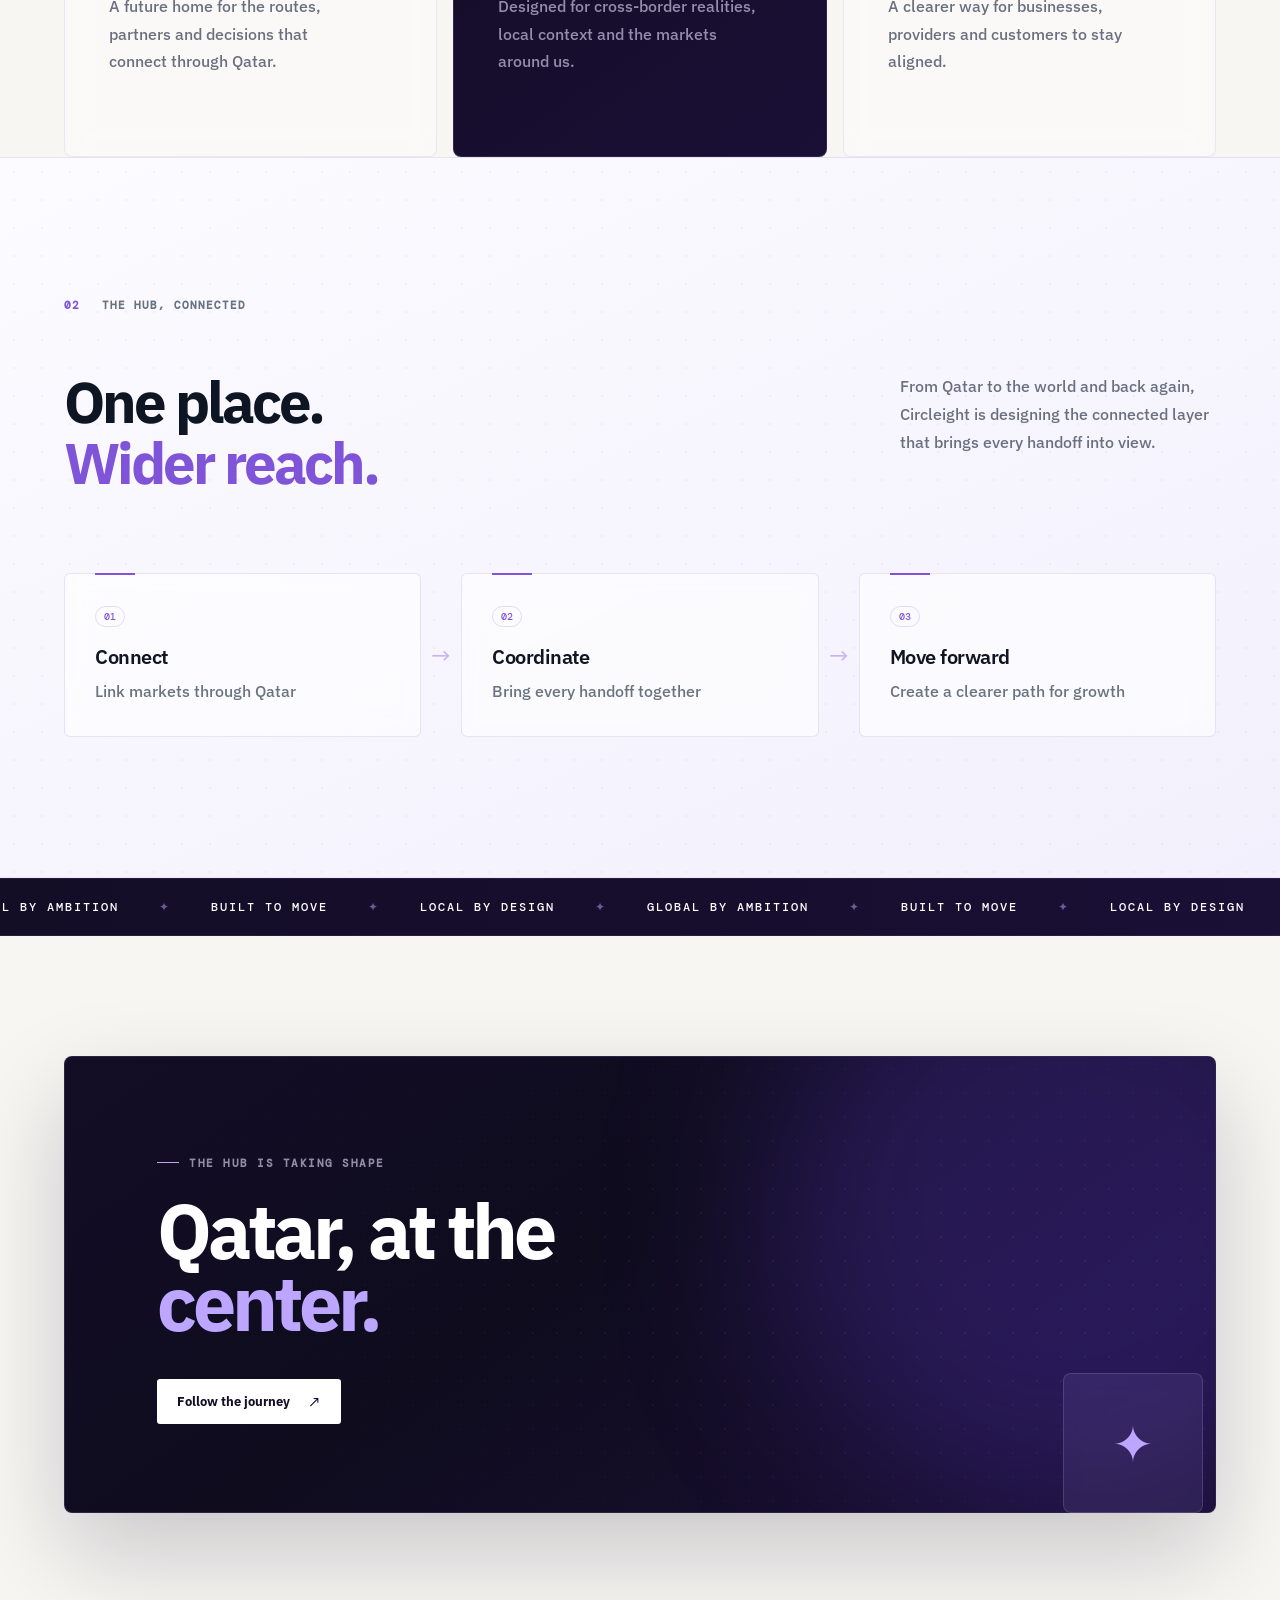
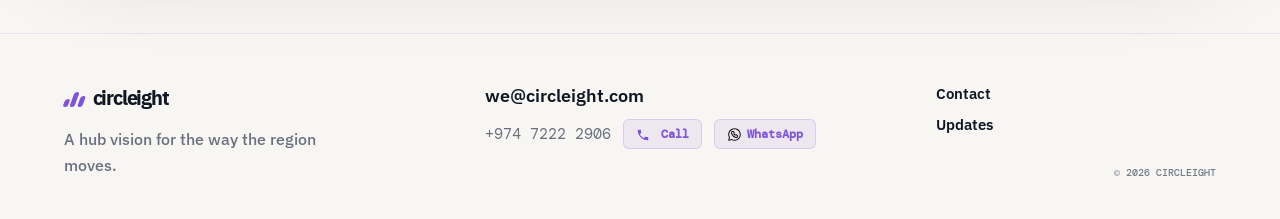
==== commit 9724aa25: "fix teh texts" ====
--- a/index.html
+++ b/index.html
@@ -115,7 +115,7 @@
     <section class="intro section-shell section-space">
       <div class="section-label"><span>01</span><span data-i18n="introLabel">Why Circleight</span></div>
       <div class="statement">
-        <h2 data-i18n-html="introTitle">Qatar can be more than a destination.<br />It can be the <em>hub.</em></h2>
+        <h2 data-i18n-html="introTitle">Qatar is more than a destination.<br />It is a <em>hub.</em></h2>
         <p data-i18n="introCopy">Circleight is being shaped around a simple ambition: connect global corridors through
           Qatar with a platform that understands how this region moves.</p>
       </div>
